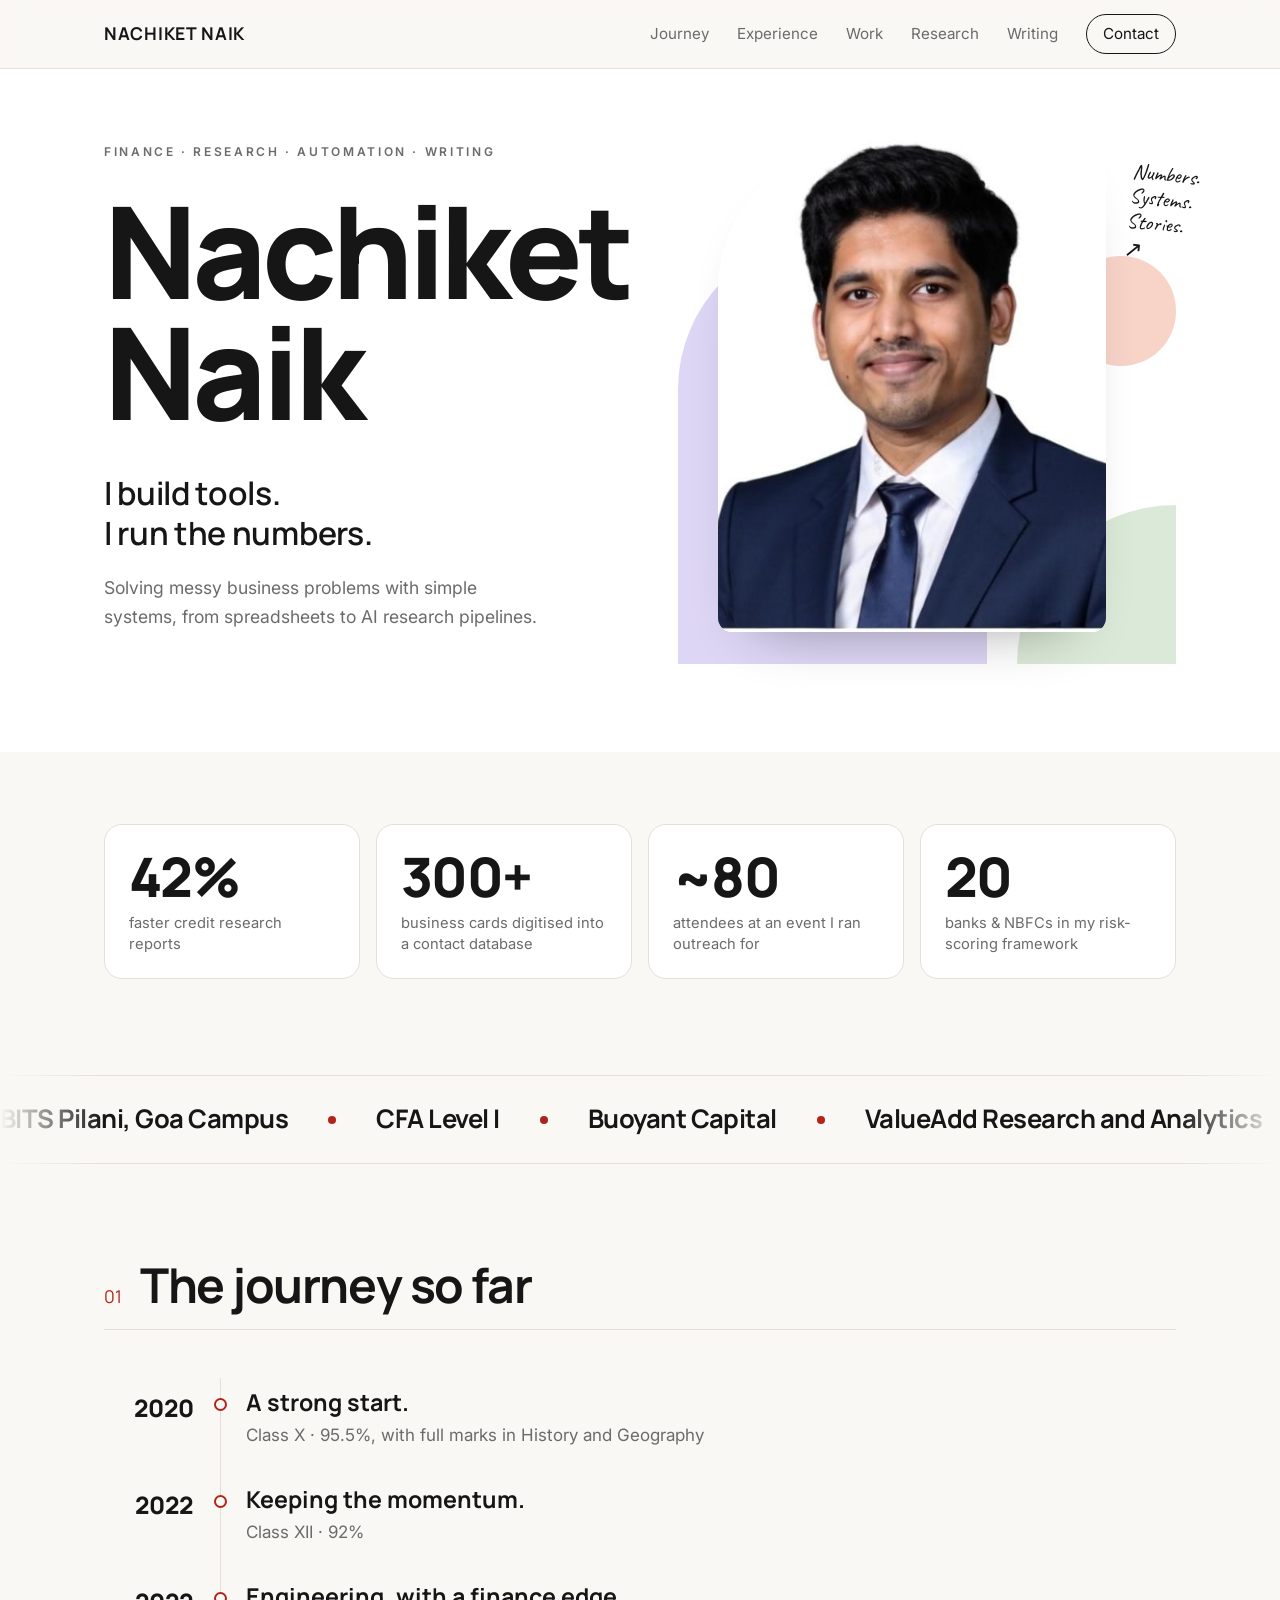
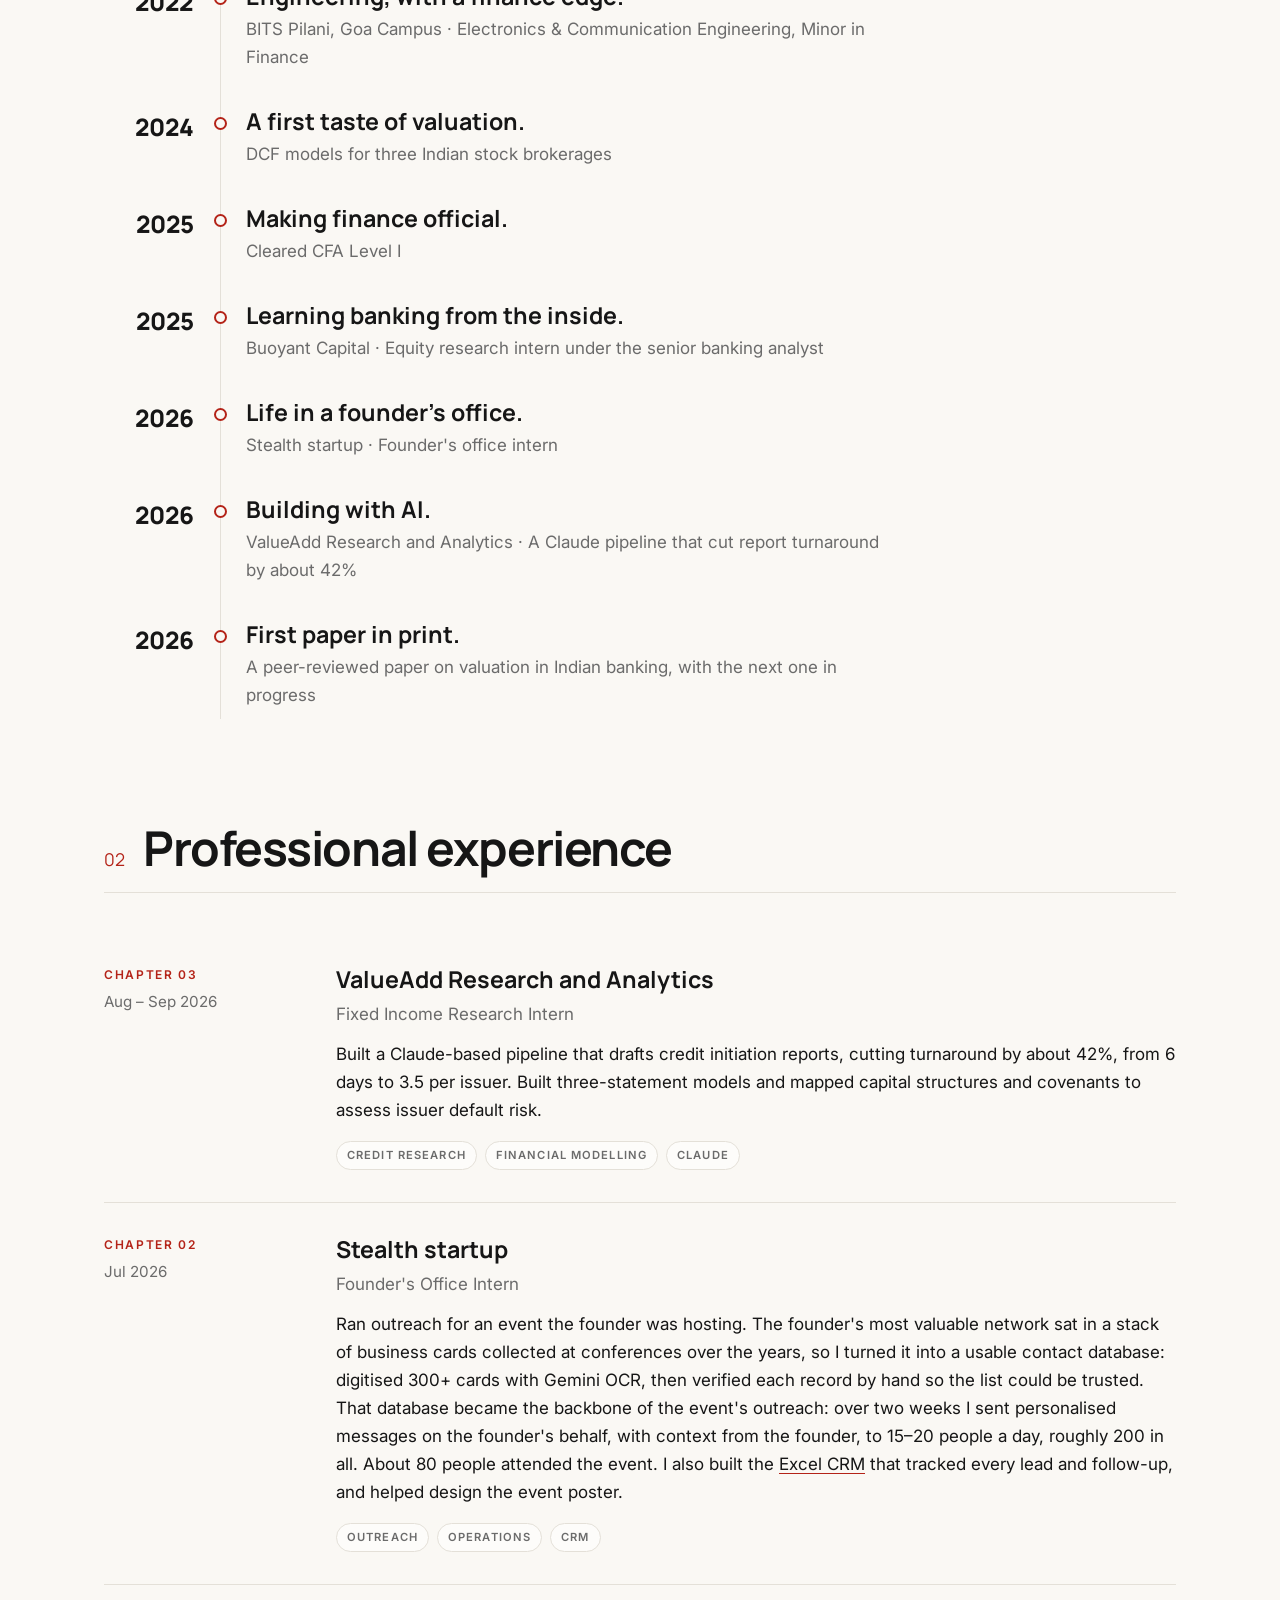
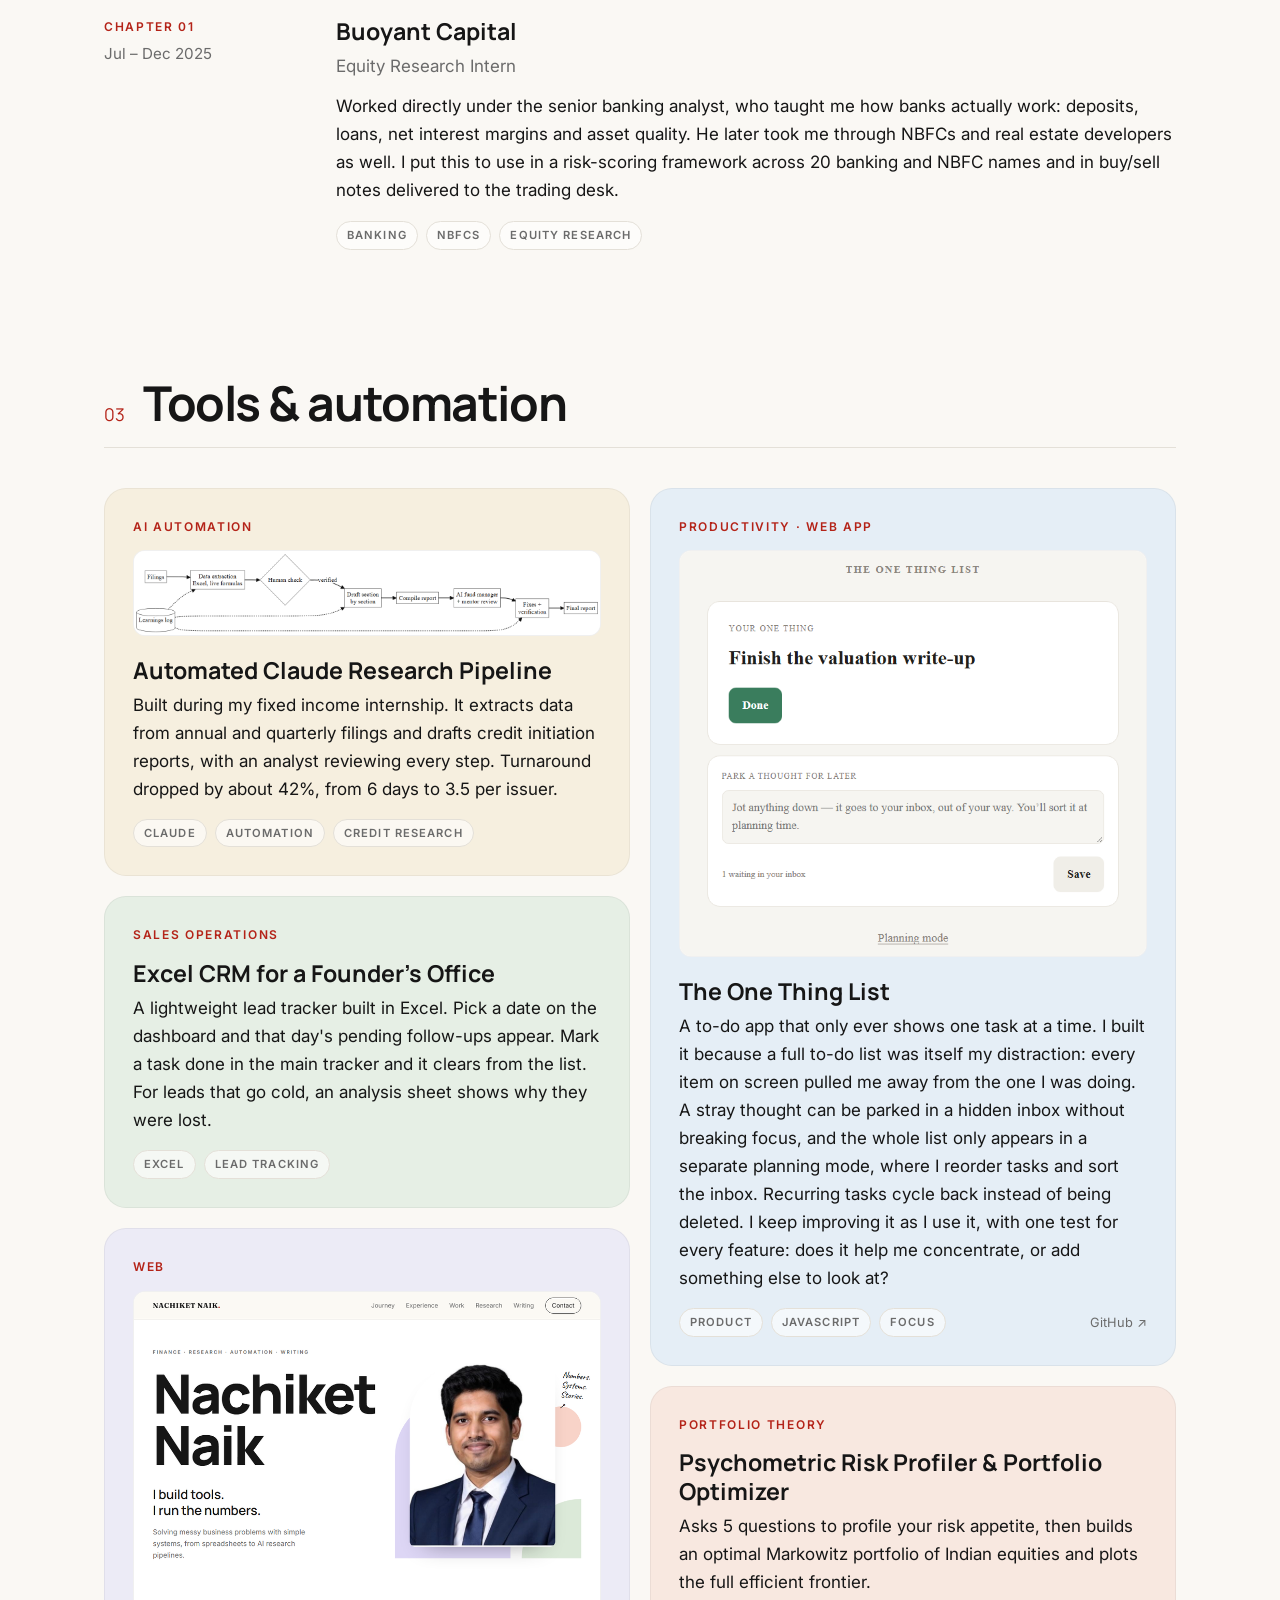
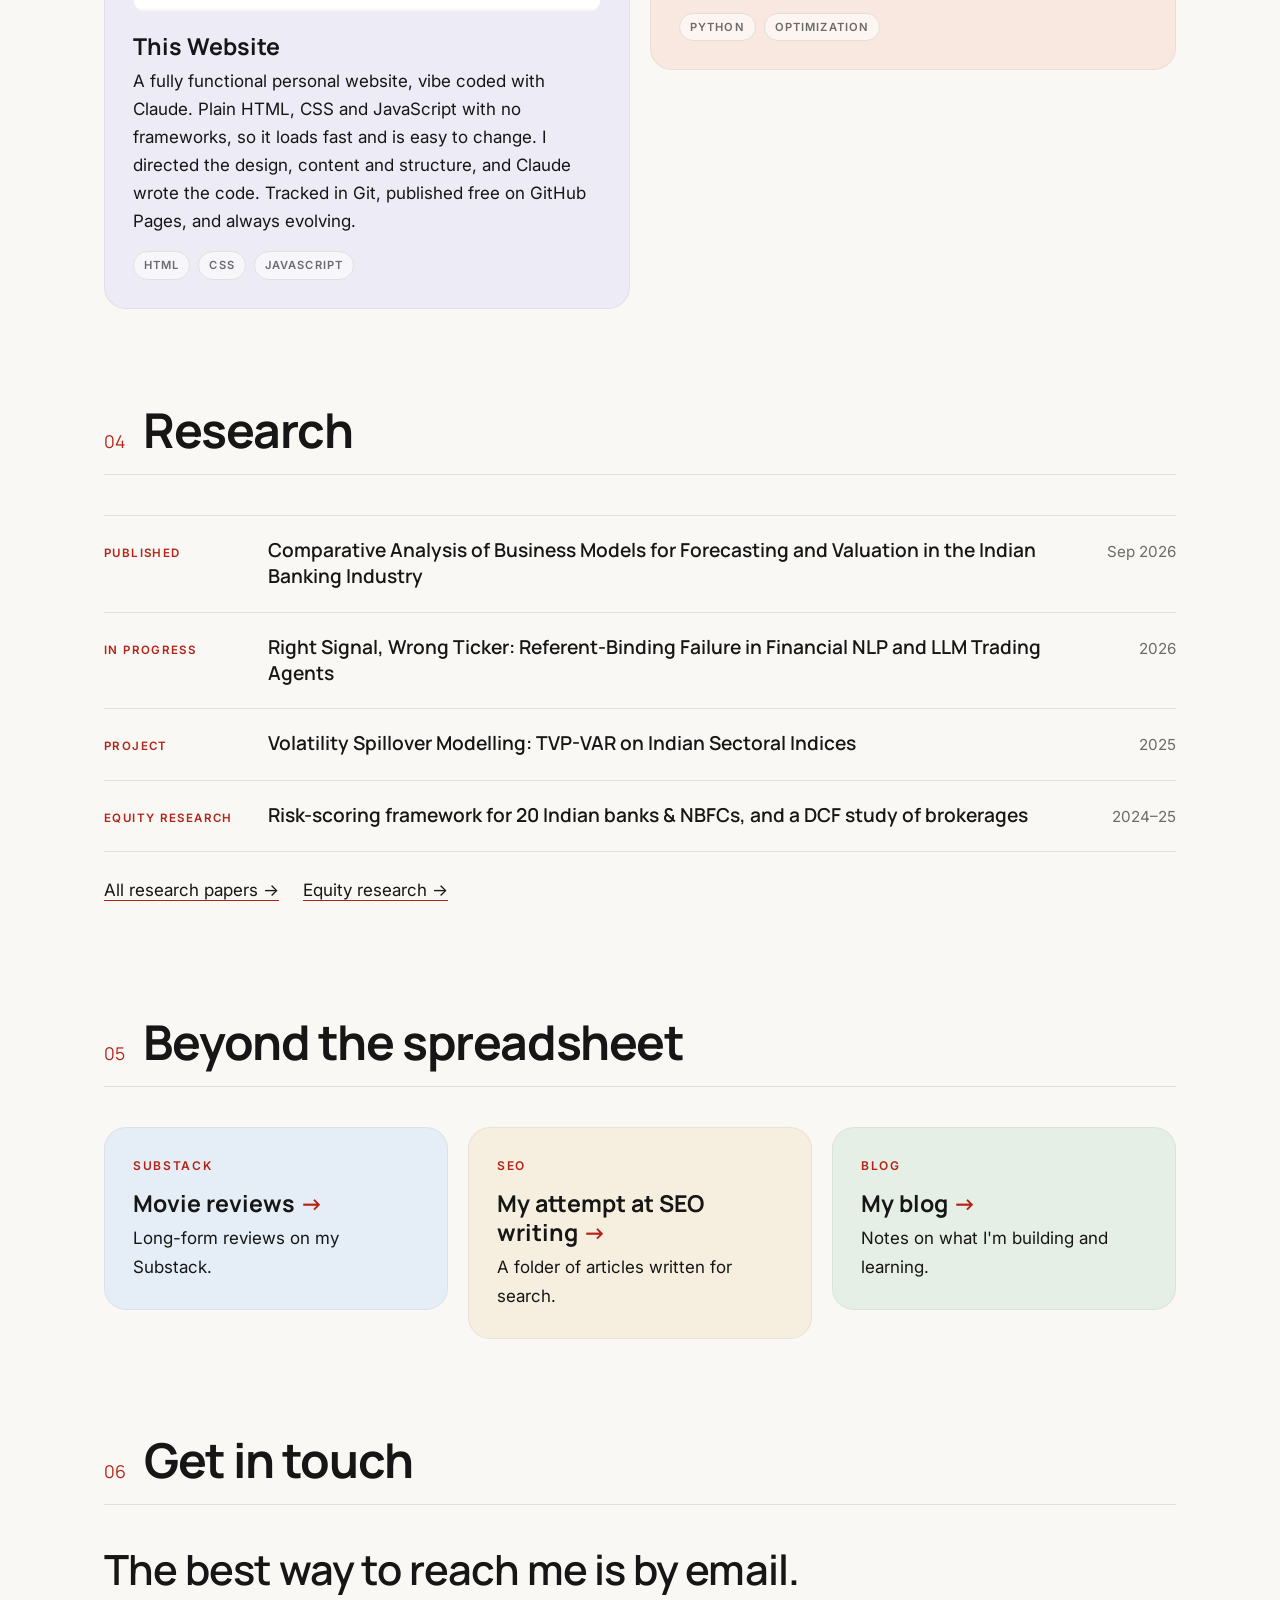
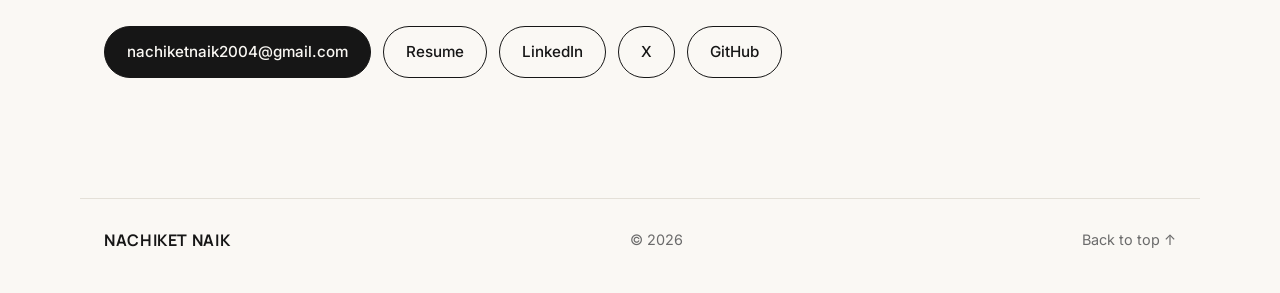
==== index.html @ dc6edc7d "Point the resume button at the resume folder Co-Authored-By: Claude Opus 5.5 <noreply@anthropic.com>" ====
<!DOCTYPE html>
<html lang="en">
<head>
  <meta charset="UTF-8">
  <meta name="viewport" content="width=device-width, initial-scale=1.0">
  <title>Nachiket Naik</title>
  <meta name="description" content="Nachiket Naik: finance, research and automation.">
  <link rel="preconnect" href="https://fonts.googleapis.com">
  <link rel="preconnect" href="https://fonts.gstatic.com" crossorigin>
  <link rel="stylesheet" href="https://fonts.googleapis.com/css2?family=Inter:wght@400;500;600&family=Manrope:wght@400;500;600;700;800&family=Caveat:wght@500&display=swap">
  <link rel="stylesheet" href="style.css?v=20261105">
  <script>document.documentElement.classList.add("js");</script>
</head>
<body>
  <a class="skip" href="#main">Skip to content</a>

  <header class="site-header">
    <div class="wrap header-inner">
      <a class="wordmark" href="#top">NACHIKET NAIK</a>
      <button class="menu-toggle" aria-label="Open menu" aria-expanded="false" aria-controls="nav">
        <span></span><span></span><span></span>
      </button>
      <nav class="nav" id="nav">
        <a href="#journey">Journey</a>
        <a href="#experience">Experience</a>
        <a href="#work">Work</a>
        <a href="#research">Research</a>
        <a href="#writing">Writing</a>
        <a href="#contact" class="nav-cta">Contact</a>
      </nav>
    </div>
  </header>

  <main id="main">
    <!-- Hero -->
    <section class="hero" id="top">
      <div class="wrap hero-grid">
        <div class="hero-text">
          <p class="eyebrow">Finance · Research · Automation · Writing</p>
          <h1>Nachiket<br>Naik</h1>
          <p class="lede">I build tools.<br>I run the numbers.</p>
          <p class="intro">
            Solving messy business problems with simple systems, from spreadsheets
            to AI research pipelines.
          </p>
        </div>

        <div class="hero-visual">
          <span class="shape shape-arch"></span>
          <span class="shape shape-circle"></span>
          <span class="shape shape-quarter"></span>
          <div class="photo">
            <img src="images/me.jpg" alt="Portrait of Nachiket Naik">
          </div>
          <p class="handnote">Numbers.<br>Systems.<br>Stories.</p>
        </div>
      </div>
    </section>

    <!-- Stats -->
    <section class="wrap stats">
      <div class="stat reveal"><strong>42%</strong><span>faster credit research reports</span></div>
      <div class="stat reveal"><strong>300+</strong><span>business cards digitised into a contact database</span></div>
      <div class="stat reveal"><strong>~80</strong><span>attendees at an event I ran outreach for</span></div>
      <div class="stat reveal"><strong>20</strong><span>banks &amp; NBFCs in my risk-scoring framework</span></div>
    </section>

    <!-- Band of places I've studied and worked -->
    <section class="band" aria-label="Places I've studied and worked">
      <div class="band-track">
        <ul class="band-list">
          <li>BITS Pilani, Goa Campus</li>
          <li>CFA Level I</li>
          <li>Buoyant Capital</li>
          <li>ValueAdd Research and Analytics</li>
          <li>BITS Pilani, Goa Campus</li>
          <li>CFA Level I</li>
          <li>Buoyant Capital</li>
          <li>ValueAdd Research and Analytics</li>
        </ul>
        <ul class="band-list" aria-hidden="true">
          <li>BITS Pilani, Goa Campus</li>
          <li>CFA Level I</li>
          <li>Buoyant Capital</li>
          <li>ValueAdd Research and Analytics</li>
          <li>BITS Pilani, Goa Campus</li>
          <li>CFA Level I</li>
          <li>Buoyant Capital</li>
          <li>ValueAdd Research and Analytics</li>
        </ul>
      </div>
    </section>

    <!-- 01 Journey -->
    <section class="wrap section" id="journey">
      <div class="section-head reveal">
        <span class="num">01</span>
        <h2>The journey so far</h2>
      </div>

      <ol class="timeline">
        <li class="reveal">
          <span class="t-year">2020</span>
          <div class="t-body"><h3>A strong start.</h3><p>Class X · 95.5%, with full marks in History and Geography</p></div>
        </li>
        <li class="reveal">
          <span class="t-year">2022</span>
          <div class="t-body"><h3>Keeping the momentum.</h3><p>Class XII · 92%</p></div>
        </li>
        <li class="reveal">
          <span class="t-year">2022</span>
          <div class="t-body"><h3>Engineering, with a finance edge.</h3><p>BITS Pilani, Goa Campus · Electronics &amp; Communication Engineering, Minor in Finance</p></div>
        </li>
        <li class="reveal">
          <span class="t-year">2024</span>
          <div class="t-body"><h3>A first taste of valuation.</h3><p>DCF models for three Indian stock brokerages</p></div>
        </li>
        <li class="reveal">
          <span class="t-year">2025</span>
          <div class="t-body"><h3>Making finance official.</h3><p>Cleared CFA Level I</p></div>
        </li>
        <li class="reveal">
          <span class="t-year">2025</span>
          <div class="t-body"><h3>Learning banking from the inside.</h3><p>Buoyant Capital · Equity research intern under the senior banking analyst</p></div>
        </li>
        <li class="reveal">
          <span class="t-year">2026</span>
          <div class="t-body"><h3>Life in a founder's office.</h3><p>Stealth startup · Founder's office intern</p></div>
        </li>
        <li class="reveal">
          <span class="t-year">2026</span>
          <div class="t-body"><h3>Building with AI.</h3><p>ValueAdd Research and Analytics · A Claude pipeline that cut report turnaround by about 42%</p></div>
        </li>
        <li class="reveal">
          <span class="t-year">2026</span>
          <div class="t-body"><h3>First paper in print.</h3><p>A peer-reviewed paper on valuation in Indian banking, with the next one in progress</p></div>
        </li>
      </ol>
    </section>

    <!-- 02 Experience -->
    <section class="wrap section" id="experience">
      <div class="section-head reveal">
        <span class="num">02</span>
        <h2>Professional experience</h2>
      </div>

      <article class="chapter reveal">
        <div class="chapter-meta">
          <span class="chapter-no">Chapter 03</span>
          <span class="dates">Aug – Sep 2026</span>
        </div>
        <div class="chapter-body">
          <h3>ValueAdd Research and Analytics</h3>
          <p class="role">Fixed Income Research Intern</p>
          <p>
            Built a Claude-based pipeline that drafts credit initiation reports, cutting turnaround
            by about 42%, from 6 days to 3.5 per issuer. Built three-statement models and mapped
            capital structures and covenants to assess issuer default risk.
          </p>
          <p class="tags"><span>Credit research</span><span>Financial modelling</span><span>Claude</span></p>
        </div>
      </article>

      <article class="chapter reveal">
        <div class="chapter-meta">
          <span class="chapter-no">Chapter 02</span>
          <span class="dates">Jul 2026</span>
        </div>
        <div class="chapter-body">
          <h3>Stealth startup</h3>
          <p class="role">Founder's Office Intern</p>
          <p>
            Ran outreach for an event the founder was hosting. The founder's most valuable network
            sat in a stack of business cards collected at conferences over the years, so I turned it
            into a usable contact database: digitised 300+ cards with Gemini OCR, then verified each
            record by hand so the list could be trusted. That database became the backbone of the
            event's outreach: over two weeks I sent personalised messages on the founder's behalf,
            with context from the founder, to 15&ndash;20 people a day, roughly 200 in all. About 80
            people attended the event. I also built the <a href="https://docs.google.com/spreadsheets/d/1djXH0H6pNZsDVqgVuht3K2jzTagbwj2F/edit?usp=sharing">Excel CRM</a> that tracked
            every lead and follow-up, and helped design the event poster.
          </p>
          <p class="tags"><span>Outreach</span><span>Operations</span><span>CRM</span></p>
        </div>
      </article>

      <article class="chapter reveal">
        <div class="chapter-meta">
          <span class="chapter-no">Chapter 01</span>
          <span class="dates">Jul – Dec 2025</span>
        </div>
        <div class="chapter-body">
          <h3>Buoyant Capital</h3>
          <p class="role">Equity Research Intern</p>
          <p>
            Worked directly under the senior banking analyst, who taught me how banks actually work:
            deposits, loans, net interest margins and asset quality. He later took me through NBFCs
            and real estate developers as well. I put this to use in a risk-scoring framework across
            20 banking and NBFC names and in buy/sell notes delivered to the trading desk.
          </p>
          <p class="tags"><span>Banking</span><span>NBFCs</span><span>Equity research</span></p>
        </div>
      </article>
    </section>

    <!-- 03 Work -->
    <section class="wrap section" id="work">
      <div class="section-head reveal">
        <span class="num">03</span>
        <h2>Tools &amp; automation</h2>
      </div>

      <div class="cards cards-masonry">
        <article class="card tint-cream reveal">
          <p class="label">AI automation</p>
          <img src="images/pipeline.png" alt="Flow of the pipeline: filings, data extraction, human check, section drafting, compile, AI fund manager and mentor review, fixes, final report, with a learnings log feeding each step" loading="lazy">
          <h3><a href="https://github.com/nachiketnaik-cmd/Credit-Research-pipeline">Automated Claude Research Pipeline</a></h3>
          <p>
            Built during my fixed income internship. It extracts data from annual and quarterly
            filings and drafts credit initiation reports, with an analyst reviewing every step.
            Turnaround dropped by about 42%, from 6 days to 3.5 per issuer.
          </p>
          <p class="tags"><span>Claude</span><span>Automation</span><span>Credit research</span></p>
        </article>

        <article class="card tint-sage reveal">
          <p class="label">Sales operations</p>
          <h3><a href="https://docs.google.com/spreadsheets/d/1djXH0H6pNZsDVqgVuht3K2jzTagbwj2F/edit?usp=sharing">Excel CRM for a Founder's Office</a></h3>
          <p>
            A lightweight lead tracker built in Excel. Pick a date on the dashboard and that day's
            pending follow-ups appear. Mark a task done in the main tracker and it clears from the
            list. For leads that go cold, an analysis sheet shows why they were lost.
          </p>
          <p class="tags"><span>Excel</span><span>Lead tracking</span></p>
        </article>

        <article class="card tint-lavender reveal">
          <p class="label">Web</p>
          <img src="images/website-new.png" alt="Screenshot of the home page of this website" loading="lazy">
          <h3><a href="https://github.com/nachiketnaik-cmd/nachiketnaik-cmd.github.io">This Website</a></h3>
          <p>
            A fully functional personal website, vibe coded with Claude. Plain HTML, CSS and
            JavaScript with no frameworks, so it loads fast and is easy to change. I directed the
            design, content and structure, and Claude wrote the code. Tracked in Git, published
            free on GitHub Pages, and always evolving.
          </p>
          <p class="tags"><span>HTML</span><span>CSS</span><span>JavaScript</span></p>
        </article>

        <article class="card tint-sky reveal">
          <p class="label">Productivity · Web app</p>
          <img src="images/one-thing-list.png" alt="The One Thing List showing a single task in focus, with a box below to park a thought for later" loading="lazy">
          <h3><a href="https://nachiketnaik-cmd.github.io/the-one-thing-list/">The One Thing List</a></h3>
          <p>
            A to-do app that only ever shows one task at a time. I built it because a full to-do list
            was itself my distraction: every item on screen pulled me away from the one I was doing.
            A stray thought can be parked in a hidden inbox without breaking focus, and the whole
            list only appears in a separate planning mode, where I reorder tasks and sort the inbox.
            Recurring tasks cycle back instead of being deleted. I keep improving it as I use it,
            with one test for every feature: does it help me concentrate, or add something else to
            look at?
          </p>
          <p class="tags"><span>Product</span><span>JavaScript</span><span>Focus</span><a class="code-link" href="https://github.com/nachiketnaik-cmd/the-one-thing-list">GitHub ↗</a></p>
        </article>

        <article class="card tint-peach reveal">
          <p class="label">Portfolio theory</p>
          <h3><a href="https://github.com/nachiketnaik-cmd/Psychometric-Risk-Profiler-and-Portfolio-Optimizer">Psychometric Risk Profiler &amp; Portfolio Optimizer</a></h3>
          <p>
            Asks 5 questions to profile your risk appetite, then builds an optimal Markowitz
            portfolio of Indian equities and plots the full efficient frontier.
          </p>
          <p class="tags"><span>Python</span><span>Optimization</span></p>
        </article>
      </div>
    </section>

    <!-- 04 Research -->
    <section class="wrap section" id="research">
      <div class="section-head reveal">
        <span class="num">04</span>
        <h2>Research</h2>
      </div>

      <div class="list">
        <a class="row reveal" href="https://iaraedu.com/pdf/ijair-volume-13-issue-3-july-september-2026-125-132.pdf">
          <span class="row-tag">Published</span>
          <span class="row-title">Comparative Analysis of Business Models for Forecasting and Valuation in the Indian Banking Industry</span>
          <span class="row-date">Sep 2026</span>
        </a>
        <a class="row reveal" href="research.html">
          <span class="row-tag">In progress</span>
          <span class="row-title">Right Signal, Wrong Ticker: Referent-Binding Failure in Financial NLP and LLM Trading Agents</span>
          <span class="row-date">2026</span>
        </a>
        <a class="row reveal" href="https://github.com/nachiketnaik-cmd/TVP-VAR-analysis-on-Indian-Sectoral-Indices">
          <span class="row-tag">Project</span>
          <span class="row-title">Volatility Spillover Modelling: TVP-VAR on Indian Sectoral Indices</span>
          <span class="row-date">2025</span>
        </a>
        <a class="row reveal" href="equity-research.html">
          <span class="row-tag">Equity research</span>
          <span class="row-title">Risk-scoring framework for 20 Indian banks &amp; NBFCs, and a DCF study of brokerages</span>
          <span class="row-date">2024–25</span>
        </a>
      </div>
      <p class="more reveal"><a href="research.html">All research papers →</a> <a href="equity-research.html">Equity research →</a></p>
    </section>

    <!-- 05 Writing -->
    <section class="wrap section" id="writing">
      <div class="section-head reveal">
        <span class="num">05</span>
        <h2>Beyond the spreadsheet</h2>
      </div>

      <div class="cards cards-3">
        <a class="card card-link tint-sky reveal" href="https://substack.com/@manwiththewords">
          <p class="label">Substack</p>
          <h3>Movie reviews</h3>
          <p>Long-form reviews on my Substack.</p>
        </a>
        <a class="card card-link tint-cream reveal" href="https://drive.google.com/drive/folders/18H-LGqWN4wmkixLuVcTkFv6u15X6LTYh?usp=drive_link">
          <p class="label">SEO</p>
          <h3>My attempt at SEO writing</h3>
          <p>A folder of articles written for search.</p>
        </a>
        <a class="card card-link tint-sage reveal" href="writing.html">
          <p class="label">Blog</p>
          <h3>My blog</h3>
          <p>Notes on what I'm building and learning.</p>
        </a>
      </div>
    </section>

    <!-- 06 Contact -->
    <section class="wrap section contact" id="contact">
      <div class="section-head reveal">
        <span class="num">06</span>
        <h2>Get in touch</h2>
      </div>
      <p class="big reveal">The best way to reach me is by email.</p>
      <div class="buttons reveal">
        <a class="btn btn-dark" href="mailto:nachiketnaik2004@gmail.com">nachiketnaik2004@gmail.com</a>
        <a class="btn" href="https://drive.google.com/drive/folders/1wFFQSKEOxTUEQmf0k2F3AqR-EuUMV5s6?usp=sharing">Resume</a>
        <a class="btn" href="https://www.linkedin.com/in/-nachiketnaik/">LinkedIn</a>
        <a class="btn" href="https://x.com/nachi_naik">X</a>
        <a class="btn" href="https://github.com/nachiketnaik-cmd">GitHub</a>
      </div>
    </section>
  </main>

  <footer class="wrap footer">
    <span class="wordmark">NACHIKET NAIK</span>
    <span>&copy; 2026</span>
    <a href="#top">Back to top ↑</a>
  </footer>

  <script src="script.js?v=20261103"></script>
  <script data-goatcounter="https://nachiketnaik.goatcounter.com/count" async src="//gc.zgo.at/count.js"></script>
</body>
</html>
---- style.css ----
/* Site styles */

:root {
  --bg: #faf8f4;
  --ink: #161616;
  --muted: #6b6b6b;
  --line: #e4e0d8;
  --accent: #b42318;
  --cream: #f6efdf;
  --sage: #e6efe5;
  --lavender: #ecebf6;
  --peach: #f8e8e0;
  --sky: #e5eef6;
  --lavender-strong: #ddd6f5;
  --peach-strong: #f8d3c8;
  --sage-strong: #dbe9d8;
  --display: "Manrope", "Inter", sans-serif;
  --serif: "Manrope", "Inter", sans-serif;
  --sans: "Inter", system-ui, -apple-system, "Segoe UI", sans-serif;
}

* { box-sizing: border-box; }

html { scroll-behavior: smooth; }

body {
  margin: 0;
  background: var(--bg);
  color: var(--ink);
  font-family: var(--sans);
  font-size: 17px;
  line-height: 1.65;
  -webkit-font-smoothing: antialiased;
}

a { color: inherit; }

img { max-width: 100%; display: block; }

.wrap {
  max-width: 1120px;
  margin: 0 auto;
  padding: 0 24px;
}

.skip {
  position: absolute;
  left: -999px;
  top: 8px;
  background: var(--ink);
  color: #fff;
  padding: 8px 14px;
  z-index: 100;
}
.skip:focus { left: 8px; }

/* Header */

.site-header {
  position: sticky;
  top: 0;
  z-index: 50;
  background: rgba(250, 248, 244, 0.88);
  backdrop-filter: blur(10px);
  -webkit-backdrop-filter: blur(10px);
  border-bottom: 1px solid var(--line);
}

.header-inner {
  display: flex;
  align-items: center;
  justify-content: space-between;
  height: 68px;
}

.wordmark {
  font-family: var(--serif);
  font-weight: 700;
  font-size: 1.1rem;
  letter-spacing: 0.04em;
  text-decoration: none;
}
.wordmark span { color: var(--accent); }

.nav { display: flex; gap: 28px; align-items: center; }

.nav a {
  text-decoration: none;
  font-size: 0.95rem;
  color: var(--muted);
  transition: color 0.2s;
}
.nav a:hover { color: var(--ink); }

.nav .nav-cta {
  color: var(--ink);
  border: 1px solid var(--ink);
  border-radius: 999px;
  padding: 6px 16px;
}
.nav .nav-cta:hover { background: var(--ink); color: var(--bg); }

.menu-toggle {
  display: none;
  background: none;
  border: 0;
  padding: 8px;
  cursor: pointer;
}
.menu-toggle span {
  display: block;
  width: 22px;
  height: 2px;
  background: var(--ink);
  margin: 5px 0;
  transition: transform 0.2s, opacity 0.2s;
}
.menu-toggle[aria-expanded="true"] span:nth-child(1) { transform: translateY(7px) rotate(45deg); }
.menu-toggle[aria-expanded="true"] span:nth-child(2) { opacity: 0; }
.menu-toggle[aria-expanded="true"] span:nth-child(3) { transform: translateY(-7px) rotate(-45deg); }

/* Hero */

.hero {
  position: relative;
  padding: 72px 0 88px;
  background: #fff;
}

.hero-grid {
  display: grid;
  grid-template-columns: 1fr 1fr;
  gap: 48px;
  align-items: center;
}

.eyebrow, .label {
  font-size: 0.75rem;
  font-weight: 600;
  letter-spacing: 0.14em;
  text-transform: uppercase;
  color: var(--accent);
  margin: 0 0 16px;
}

.hero .eyebrow {
  color: var(--muted);
  letter-spacing: 0.22em;
  margin-bottom: 28px;
}

h1 {
  font-family: var(--display);
  font-weight: 800;
  font-size: clamp(4rem, 10vw, 8.5rem);
  line-height: 0.95;
  letter-spacing: -0.04em;
  margin: 0 0 40px;
}

.lede {
  font-family: var(--display);
  font-weight: 600;
  font-size: clamp(1.5rem, 2.8vw, 2rem);
  line-height: 1.25;
  letter-spacing: -0.01em;
  margin: 0 0 20px;
}

.intro {
  color: var(--muted);
  font-size: 1.1rem;
  max-width: 440px;
  margin: 0 0 32px;
}

.buttons { display: flex; flex-wrap: wrap; gap: 12px; }

.btn {
  display: inline-block;
  text-decoration: none;
  font-weight: 500;
  font-size: 0.95rem;
  padding: 12px 22px;
  border: 1px solid var(--ink);
  border-radius: 999px;
  transition: background 0.2s, color 0.2s, transform 0.2s;
}
.btn:hover { transform: translateY(-2px); background: var(--ink); color: var(--bg); }
.btn-dark { background: var(--ink); color: var(--bg); }
.btn-dark:hover { background: var(--accent); border-color: var(--accent); }

/* Photo with shapes behind it */

.hero-visual {
  position: relative;
  aspect-ratio: 1 / 1.05;
  max-width: 560px;
  width: 100%;
  justify-self: end;
}

.shape { position: absolute; display: block; }

.shape-arch {
  left: 0;
  bottom: 0;
  width: 62%;
  height: 82%;
  background: var(--lavender-strong);
  border-radius: 999px 999px 0 0;
}
.shape-circle {
  right: 0;
  top: 22%;
  width: 22%;
  aspect-ratio: 1;
  background: var(--peach-strong);
  border-radius: 50%;
}
.shape-quarter {
  right: 0;
  bottom: 0;
  width: 32%;
  aspect-ratio: 1;
  background: var(--sage-strong);
  border-radius: 100% 0 0 0;
}

.photo {
  position: absolute;
  left: 8%;
  top: 0;
  width: 78%;
  height: 94%;
  border-radius: 40% 14px 14px 14px / 30% 14px 14px 14px;
  overflow: hidden;
  background: #fff;
  display: grid;
  place-items: center;
  box-shadow: 0 30px 60px -40px rgba(0, 0, 0, 0.45);
}
.photo span {
  font-size: 0.8rem;
  letter-spacing: 0.16em;
  text-transform: uppercase;
  color: var(--muted);
}
.photo img { width: 100%; height: 100%; object-fit: cover; object-position: 50% 15%; }

.handnote {
  position: absolute;
  right: -4%;
  top: 4%;
  margin: 0;
  font-family: "Caveat", cursive;
  font-size: 1.35rem;
  line-height: 1.15;
  transform: rotate(6deg);
}
.handnote::after {
  content: "↗";
  display: block;
  font-size: 1.4rem;
  margin-top: 4px;
}

/* Timeline */

.timeline {
  list-style: none;
  margin: 0;
  padding: 0;
  position: relative;
}
.timeline::before {
  content: "";
  position: absolute;
  left: 116px;
  top: 8px;
  bottom: 8px;
  width: 1px;
  background: var(--line);
}
.timeline::after {
  content: "";
  position: absolute;
  left: 115.5px;
  top: 8px;
  width: 2px;
  height: calc((100% - 16px) * var(--progress, 0));
  background: var(--accent);
}
.timeline li.passed::before { background: var(--accent); }
.timeline li {
  position: relative;
  display: grid;
  grid-template-columns: 90px 1fr;
  gap: 52px;
  padding: 18px 0;
}
.timeline li::before {
  content: "";
  position: absolute;
  z-index: 1;
  left: 110px;
  top: 28px;
  width: 9px;
  height: 9px;
  border-radius: 50%;
  background: var(--bg);
  border: 2px solid var(--accent);
}
.t-year {
  font-family: var(--display);
  font-weight: 800;
  font-size: 1.5rem;
  letter-spacing: -0.02em;
  text-align: right;
}
.t-body h3 { margin-bottom: 4px; }
.t-body p { margin: 0; color: var(--muted); max-width: 640px; }

/* Stats */

.stats {
  display: grid;
  grid-template-columns: repeat(4, 1fr);
  gap: 16px;
  padding-top: 72px;
  padding-bottom: 24px;
}
.stat {
  border: 1px solid var(--line);
  border-radius: 18px;
  padding: 24px;
  background: #fff;
}
.stat strong {
  display: block;
  font-family: var(--serif);
  font-weight: 800;
  letter-spacing: -0.03em;
  font-size: clamp(2.4rem, 5vw, 3.4rem);
  line-height: 1;
  margin-bottom: 10px;
}
.stat span { color: var(--muted); font-size: 0.92rem; line-height: 1.4; display: block; }

/* Band */

.band {
  margin-top: 72px;
  border-top: 1px solid var(--line);
  border-bottom: 1px solid var(--line);
  padding: 22px 0;
  overflow: hidden;
  -webkit-mask-image: linear-gradient(90deg, transparent, #000 8%, #000 92%, transparent);
  mask-image: linear-gradient(90deg, transparent, #000 8%, #000 92%, transparent);
}
.band-track {
  display: flex;
  width: max-content;
  animation: band-scroll 32s linear infinite;
}
.band:hover .band-track { animation-play-state: paused; }
.band-list {
  display: flex;
  flex-shrink: 0;
  list-style: none;
  margin: 0;
  padding: 0;
}
.band-list li {
  display: flex;
  align-items: center;
  font-family: var(--display);
  font-weight: 700;
  font-size: clamp(1.15rem, 2.4vw, 1.6rem);
  letter-spacing: -0.02em;
  white-space: nowrap;
}
.band-list li::after {
  content: "";
  width: 8px;
  height: 8px;
  border-radius: 50%;
  background: var(--accent);
  margin: 0 40px;
}
@keyframes band-scroll {
  to { transform: translateX(-50%); }
}

/* Sections */

.section { padding-top: 96px; }

.section-head {
  display: flex;
  align-items: baseline;
  gap: 18px;
  margin-bottom: 40px;
  border-bottom: 1px solid var(--line);
  padding-bottom: 18px;
}
.num {
  font-family: var(--serif);
  color: var(--accent);
  font-size: 1.1rem;
}
h2 {
  font-family: var(--serif);
  font-weight: 700;
  font-size: clamp(2rem, 4.5vw, 3rem);
  line-height: 1.05;
  letter-spacing: -0.03em;
  margin: 0;
}

h3 {
  font-family: var(--serif);
  font-weight: 700;
  font-size: 1.45rem;
  line-height: 1.25;
  margin: 0 0 6px;
}
h3 a { text-decoration: none; }
h3 a:hover { text-decoration: underline; text-decoration-color: var(--accent); text-underline-offset: 4px; }

.tags { display: flex; flex-wrap: wrap; gap: 8px; margin: 16px 0 0; }
.tags span {
  font-size: 0.7rem;
  font-weight: 600;
  letter-spacing: 0.1em;
  text-transform: uppercase;
  border: 1px solid var(--line);
  background: rgba(255, 255, 255, 0.6);
  border-radius: 999px;
  padding: 4px 10px;
  color: var(--muted);
}

/* Experience chapters */

.chapter {
  display: grid;
  grid-template-columns: 200px 1fr;
  gap: 32px;
  padding: 32px 0;
  border-bottom: 1px solid var(--line);
}
.chapter:last-child { border-bottom: 0; }
.chapter-meta { display: flex; flex-direction: column; gap: 4px; }
.chapter-no {
  font-size: 0.75rem;
  font-weight: 600;
  letter-spacing: 0.14em;
  text-transform: uppercase;
  color: var(--accent);
}
.dates { color: var(--muted); font-size: 0.95rem; }
.role { color: var(--muted); margin: 0 0 12px; }
.chapter-body p { margin-top: 0; }
.chapter-body a { text-decoration-color: var(--accent); text-underline-offset: 3px; }

/* Cards */

.cards {
  display: grid;
  grid-template-columns: repeat(2, 1fr);
  gap: 20px;
  align-items: start;
}
.cards-masonry {
  display: block;
  columns: 2;
  column-gap: 20px;
}
.cards-masonry .card {
  break-inside: avoid;
  margin-bottom: 20px;
}
.cards-3 { grid-template-columns: repeat(3, 1fr); }

.card {
  border-radius: 22px;
  padding: 28px;
  border: 1px solid rgba(0, 0, 0, 0.05);
  transition: transform 0.25s, box-shadow 0.25s;
}
.card:hover { transform: translateY(-4px); box-shadow: 0 24px 50px -32px rgba(0, 0, 0, 0.35); }
.card p { margin: 0; }
.card .tags { margin-top: 16px; }
.tags .code-link {
  margin-left: auto;
  align-self: center;
  font-size: 0.8rem;
  color: var(--muted);
  text-decoration: none;
}
.tags .code-link:hover { color: var(--ink); text-decoration: underline; }
.card img {
  border-radius: 12px;
  border: 1px solid rgba(0, 0, 0, 0.06);
  margin-bottom: 20px;
  background: #fff;
}
.card .label { margin-bottom: 14px; }
.card-link { text-decoration: none; display: block; }
.card-link h3::after { content: " →"; color: var(--accent); }

.tint-cream { background: var(--cream); }
.tint-sage { background: var(--sage); }
.tint-lavender { background: var(--lavender); }
.tint-peach { background: var(--peach); }
.tint-sky { background: var(--sky); }

/* Research list */

.list { border-top: 1px solid var(--line); }
.row {
  display: grid;
  grid-template-columns: 140px 1fr 90px;
  gap: 24px;
  align-items: baseline;
  padding: 22px 0;
  border-bottom: 1px solid var(--line);
  text-decoration: none;
  transition: padding 0.25s, background 0.25s;
}
.row:hover { padding-left: 12px; background: #fff; }
.row-tag {
  font-size: 0.72rem;
  font-weight: 600;
  letter-spacing: 0.12em;
  text-transform: uppercase;
  color: var(--accent);
}
.row-title { font-family: var(--serif); font-weight: 600; font-size: 1.2rem; line-height: 1.35; }
.row-date { color: var(--muted); text-align: right; font-size: 0.95rem; }

.more { margin-top: 24px; display: flex; gap: 24px; flex-wrap: wrap; }
.more a { text-decoration-color: var(--accent); text-underline-offset: 4px; }

/* Contact */

.big {
  font-family: var(--serif);
  font-weight: 600;
  letter-spacing: -0.02em;
  font-size: clamp(1.6rem, 4vw, 2.6rem);
  line-height: 1.2;
  max-width: 820px;
  margin: 0 0 32px;
}

/* Footer */

.footer {
  display: flex;
  justify-content: space-between;
  align-items: center;
  gap: 16px;
  margin-top: 120px;
  padding-top: 28px;
  padding-bottom: 40px;
  border-top: 1px solid var(--line);
  color: var(--muted);
  font-size: 0.9rem;
}
.footer .wordmark { color: var(--ink); font-size: 1rem; }
.footer a { text-decoration: none; }
.footer a:hover { color: var(--ink); }


/* Inner pages */

.nav a.active { color: var(--ink); font-weight: 600; }

.page-hero {
  background: #fff;
  padding: 80px 0 64px;
  border-bottom: 1px solid var(--line);
}
.page-hero .eyebrow { color: var(--muted); letter-spacing: 0.22em; margin-bottom: 20px; }
.page-hero h1 { font-size: clamp(3rem, 8vw, 6rem); margin-bottom: 20px; }
.page-hero .lede { color: var(--muted); font-weight: 500; margin: 0; }

.page-hero + .section { padding-top: 64px; }

.post-list { list-style: none; margin: 18px 0 0; padding: 0; }
.post-list li {
  display: flex;
  justify-content: space-between;
  gap: 12px;
  padding: 10px 0;
  border-top: 1px solid rgba(0, 0, 0, 0.08);
}
.post-list a { font-family: var(--serif); font-weight: 600; text-decoration-color: var(--accent); text-underline-offset: 3px; }
.post-list .date { color: var(--muted); font-size: 0.9rem; white-space: nowrap; }

.post { max-width: 720px; padding-top: 72px; }
.post h1 { font-size: clamp(2.6rem, 7vw, 4.5rem); margin-bottom: 32px; }
.post h2 { font-size: 1.7rem; margin: 40px 0 12px; }
.post p { font-size: 1.08rem; }
.post .back { margin-top: 48px; }
.post .back a { text-decoration-color: var(--accent); text-underline-offset: 4px; }

/* Motion */

.js .reveal {
  opacity: 0;
  transform: translateY(24px);
  transition: opacity 0.7s ease, transform 0.7s ease;
}
.js .reveal.in { opacity: 1; transform: none; }


@media (prefers-reduced-motion: reduce) {
  html { scroll-behavior: auto; }
  .js .reveal { opacity: 1; transform: none; transition: none; }
  .band { -webkit-mask-image: none; mask-image: none; }
  .band-track { animation: none; width: auto; justify-content: center; }
  .band-list { flex-wrap: wrap; flex-shrink: 1; justify-content: center; row-gap: 8px; padding: 0 16px; }
  .band-list[aria-hidden="true"], .band-list li:nth-child(n+5) { display: none; }
  .band-list li::after { display: none; }
}

/* Tablet */

@media (max-width: 900px) {
  .hero-grid { grid-template-columns: 1fr; gap: 48px; }
  .hero-visual { justify-self: center; max-width: 460px; }
  .stats { grid-template-columns: repeat(2, 1fr); }
  .cards-3 { grid-template-columns: 1fr; }
}

/* Phone */

@media (max-width: 720px) {
  .wrap { padding: 0 16px; }
  .menu-toggle { display: block; }
  .nav {
    display: none;
    position: absolute;
    top: 68px;
    left: 0;
    right: 0;
    flex-direction: column;
    align-items: flex-start;
    gap: 0;
    background: var(--bg);
    border-bottom: 1px solid var(--line);
    padding: 8px 16px 20px;
  }
  .nav.open { display: flex; }
  .nav a { padding: 12px 0; width: 100%; font-size: 1.05rem; color: var(--ink); }
  .nav .nav-cta { border: 0; padding: 12px 0; border-radius: 0; }
  .nav .nav-cta:hover { background: none; color: var(--accent); }

  .hero { padding: 48px 0 64px; }
  .handnote { font-size: 1.1rem; right: 0; }
  .timeline::before { left: 64px; }
  .timeline::after { left: 63.5px; }
  .timeline li { grid-template-columns: 48px 1fr; gap: 36px; }
  .timeline li::before { left: 58px; top: 25px; }
  .t-year { font-size: 1.05rem; }
  .stats { padding-top: 48px; gap: 12px; }
  .band { margin-top: 48px; padding: 16px 0; }
  .band-list li::after { margin: 0 24px; }
  .stat { padding: 18px; }
  .section { padding-top: 72px; }
  .chapter { grid-template-columns: 1fr; gap: 8px; }
  .chapter-meta { flex-direction: row; justify-content: space-between; }
  .cards { grid-template-columns: 1fr; }
  .cards-masonry { columns: 1; }
  .card { padding: 22px; }
  .row { grid-template-columns: 1fr; gap: 4px; }
  .row-date { text-align: left; }
  .row:hover { padding-left: 0; }
  .page-hero { padding: 48px 0 40px; }
  .post { padding-top: 48px; }
  .footer { flex-direction: column; align-items: flex-start; margin-top: 80px; }
}
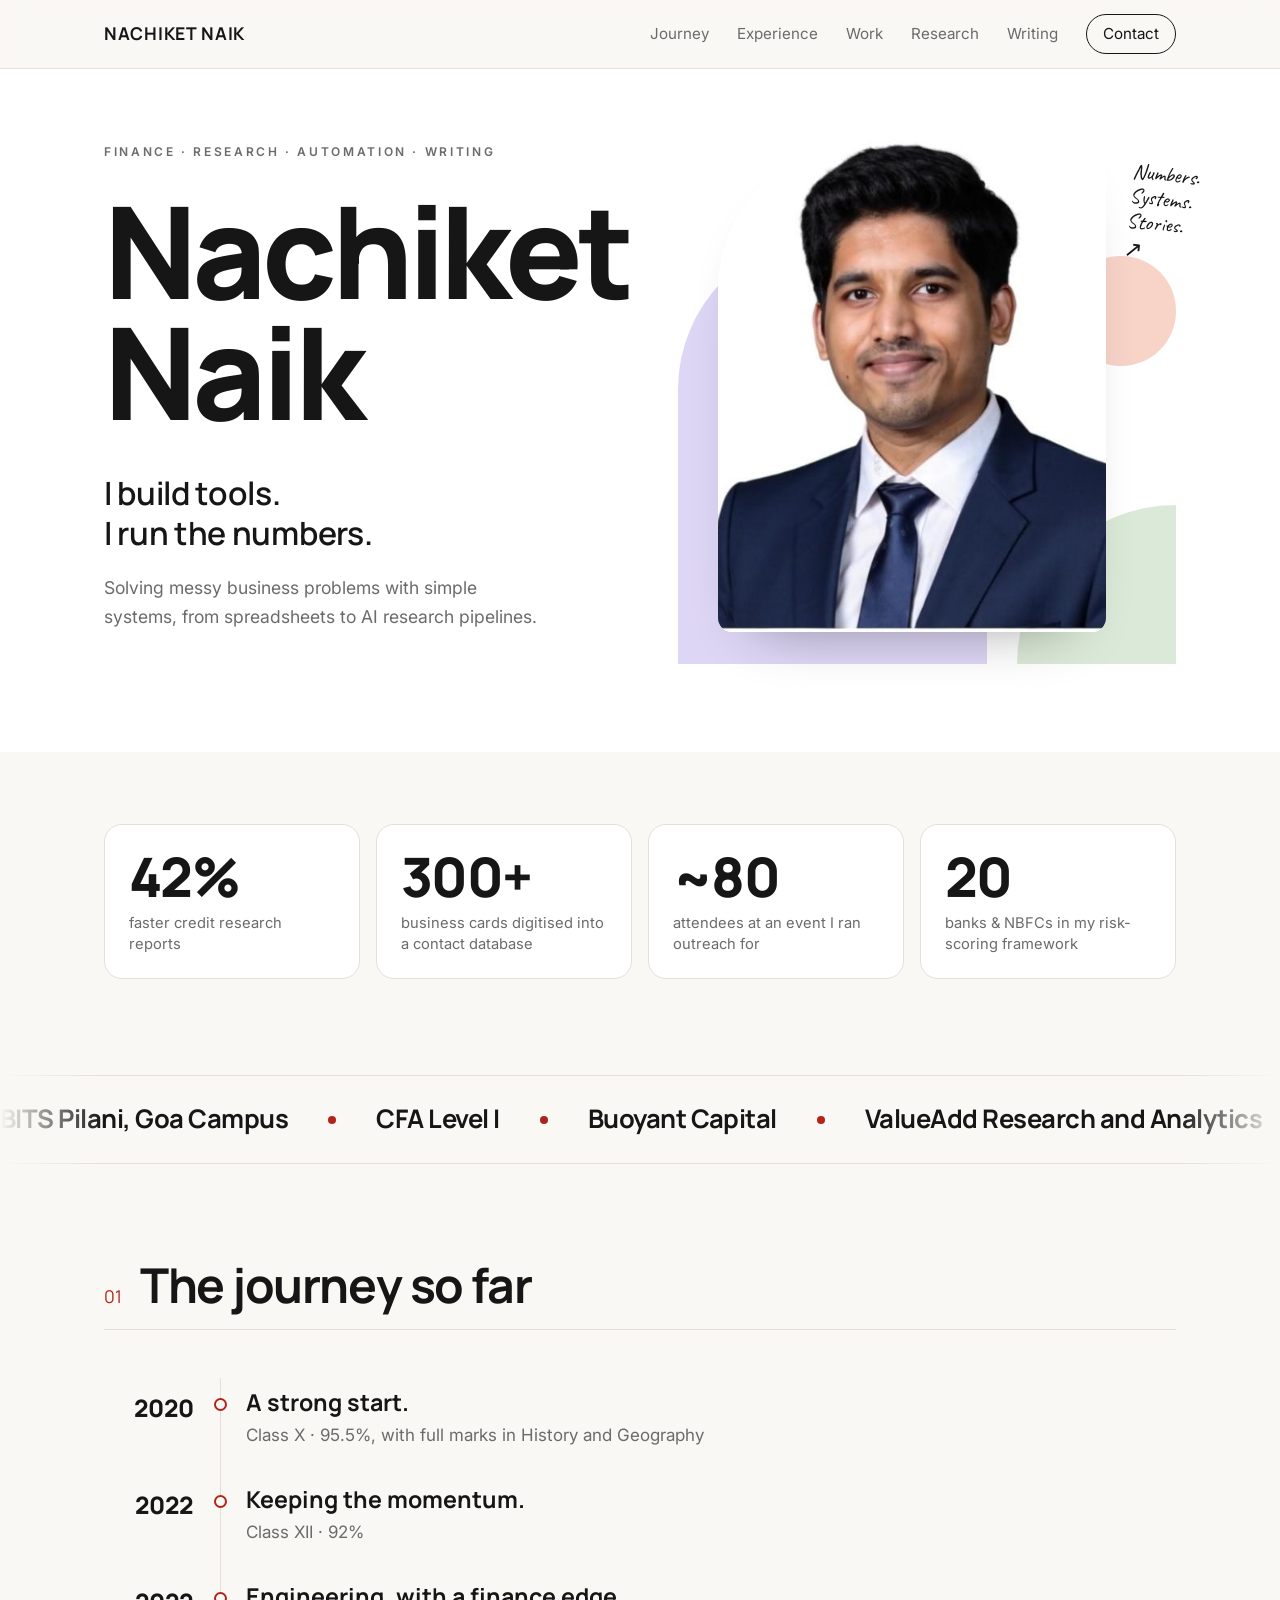
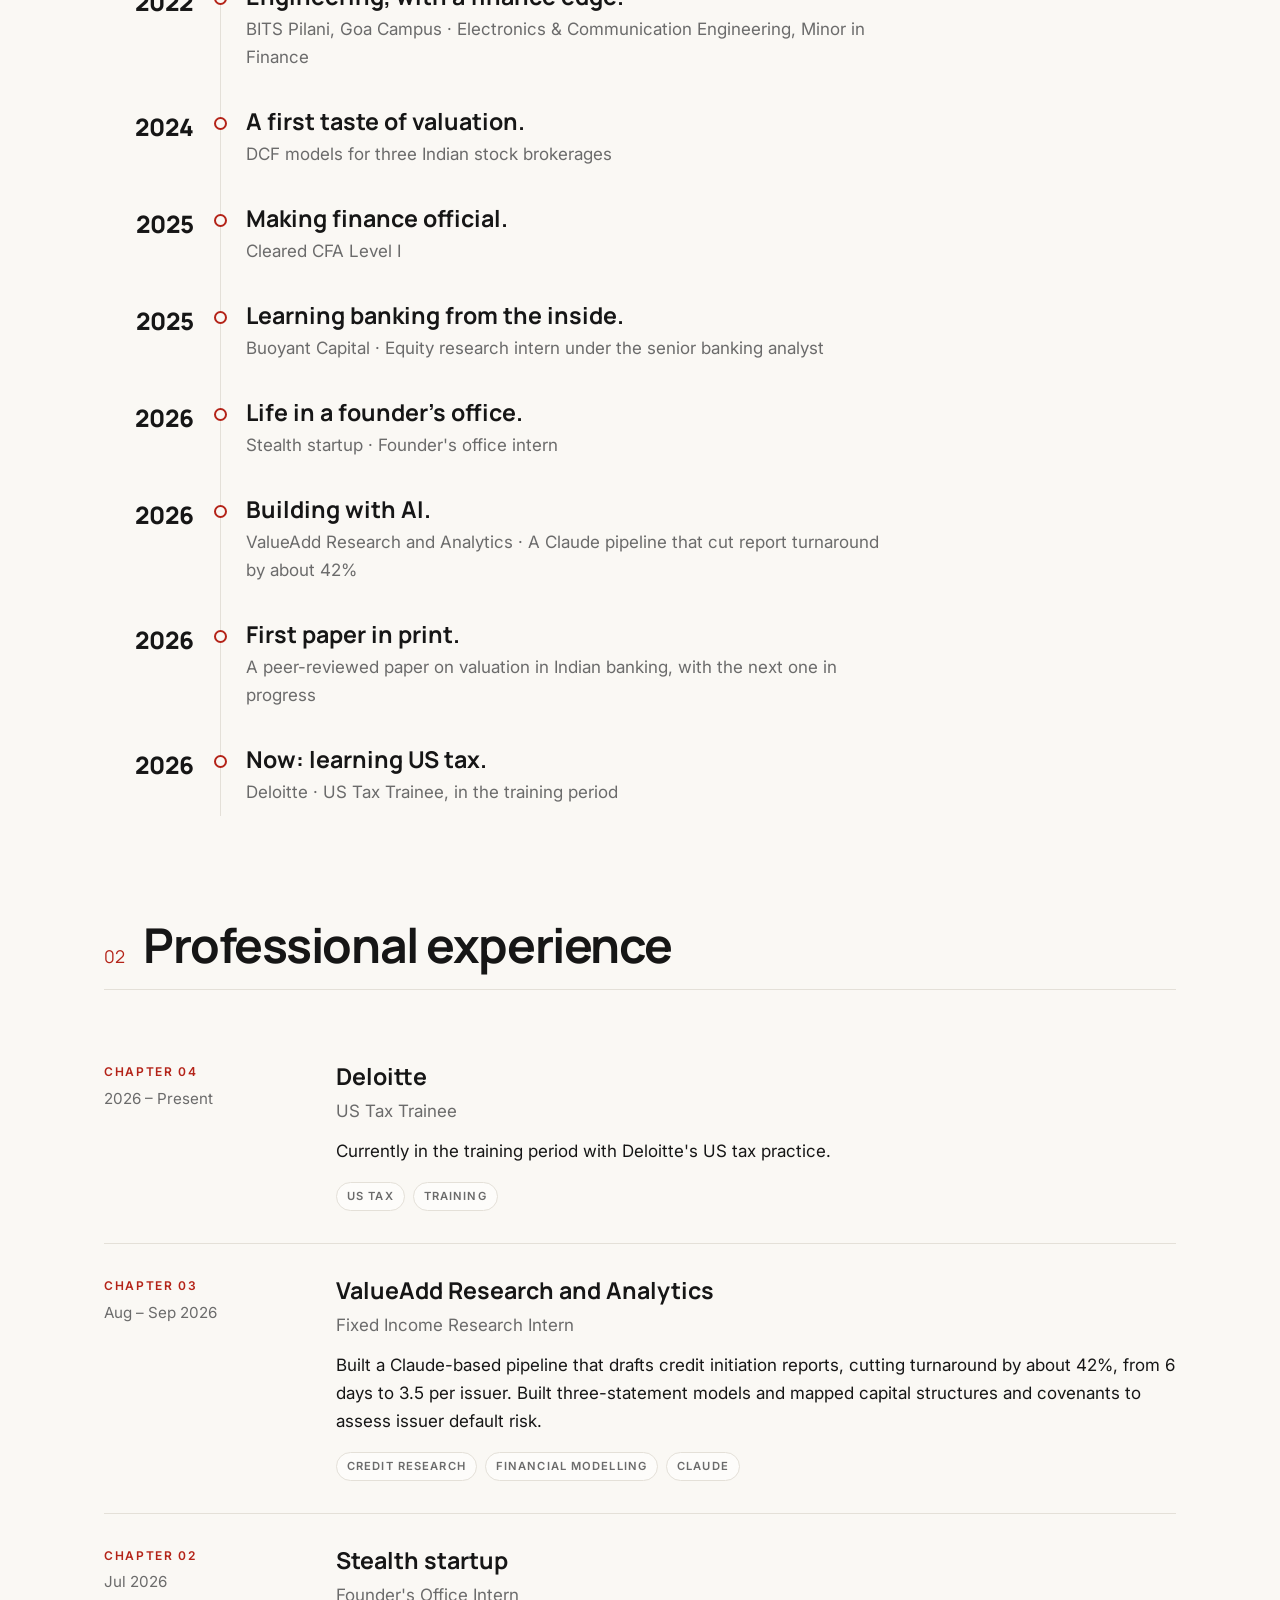
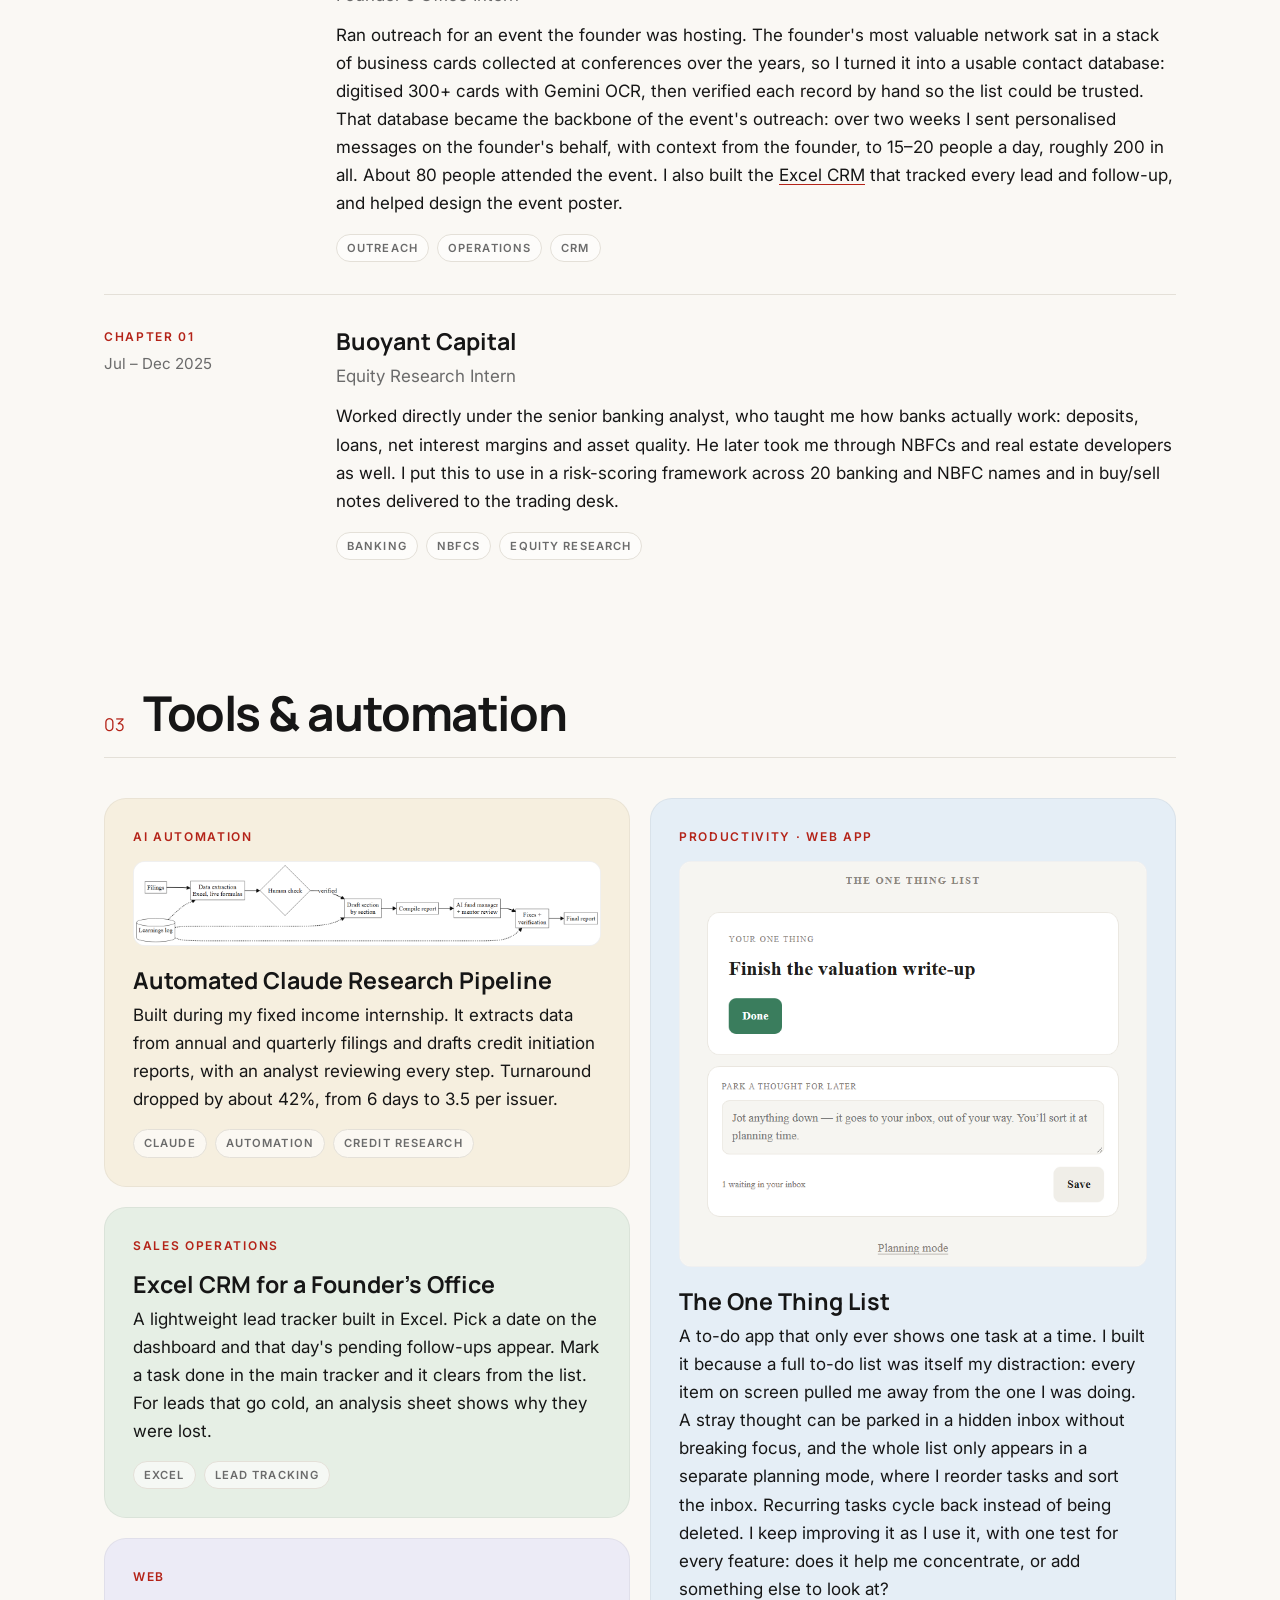
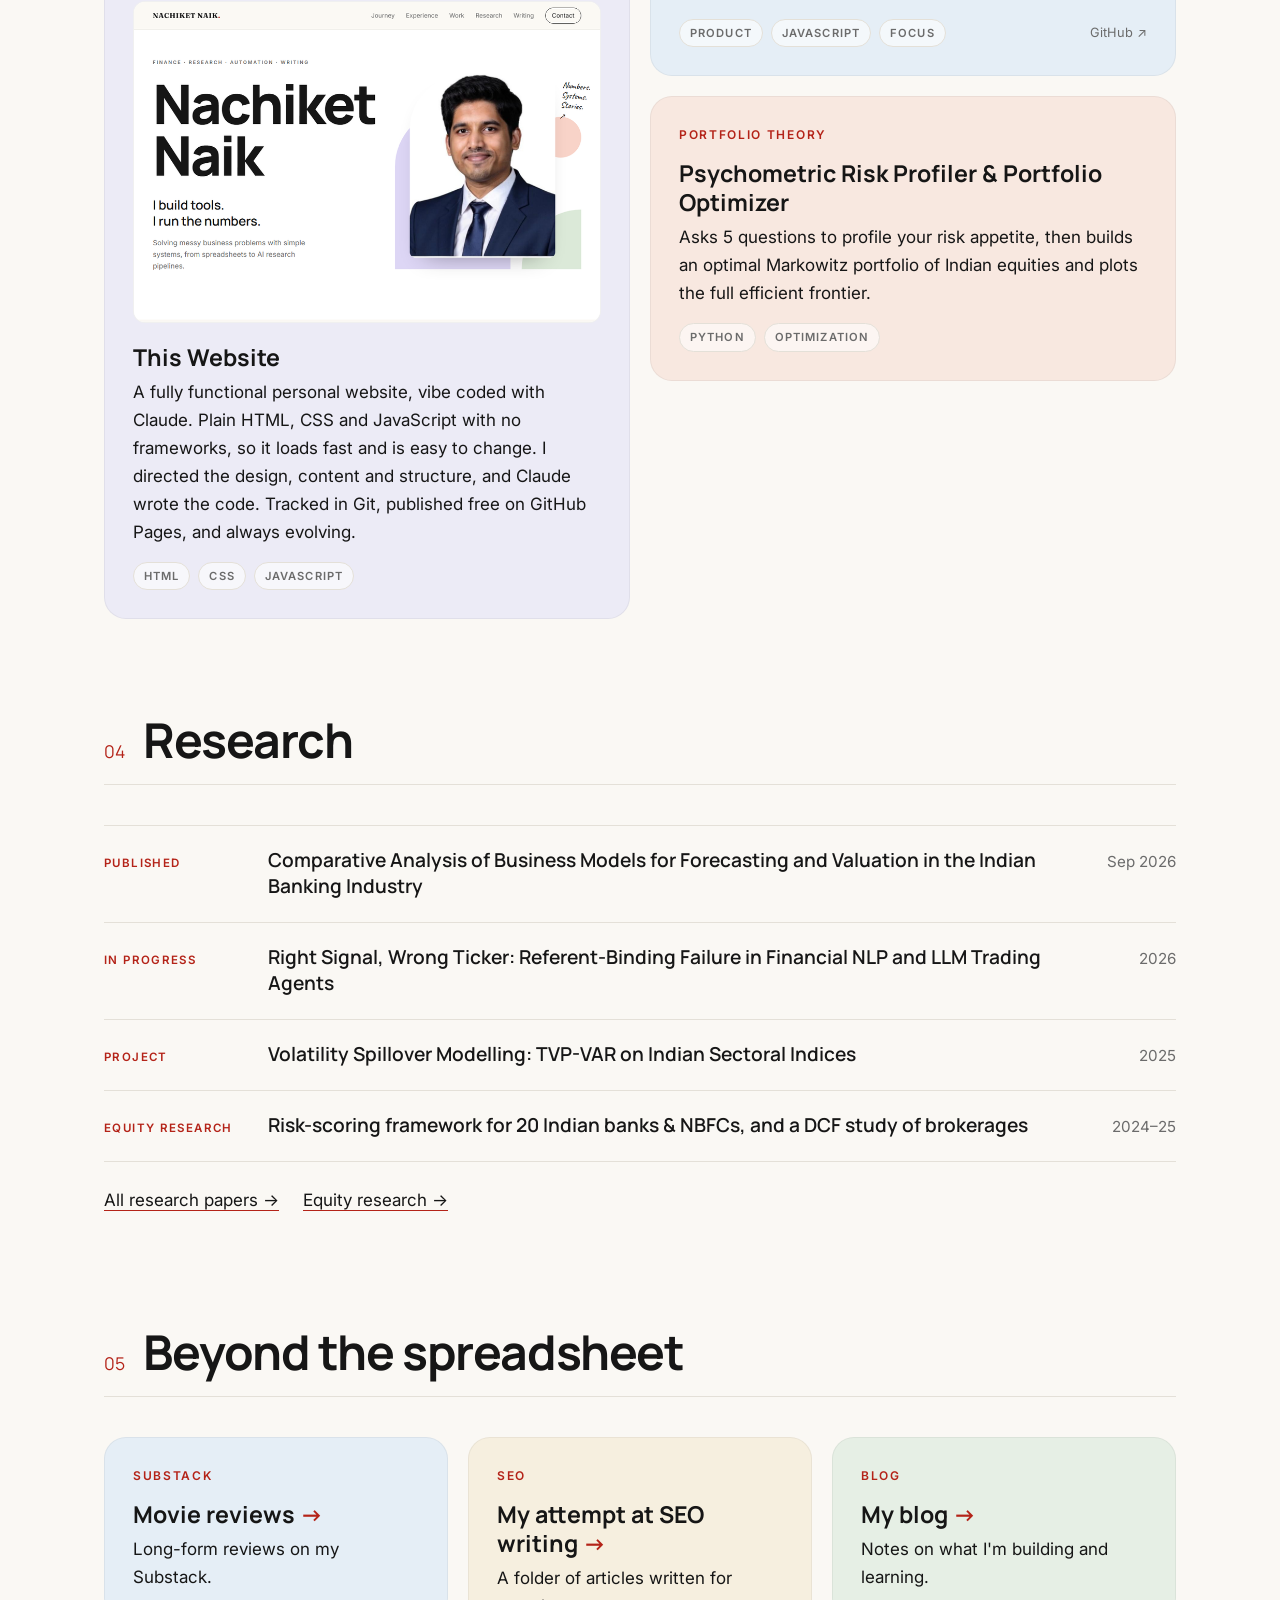
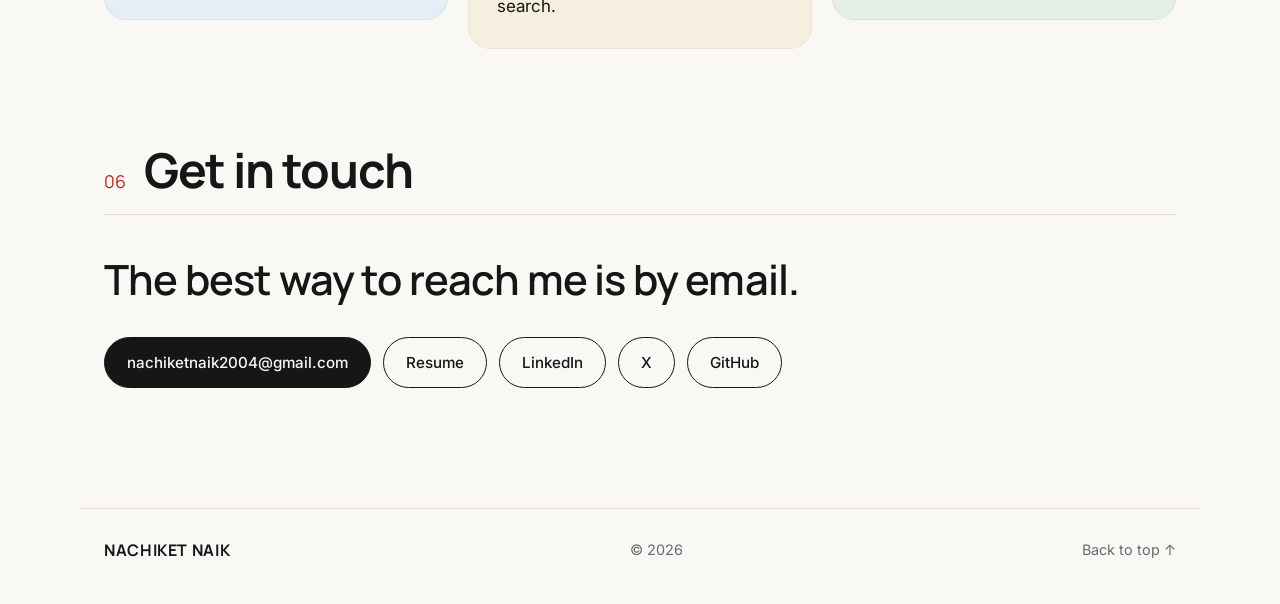
==== commit 4ee0fdb0: "Add Deloitte US tax trainee role Co-Authored-By: Claude Opus 5.5 <noreply@anthropic.com>" ====
--- a/index.html
+++ b/index.html
@@ -73,20 +73,24 @@
           <li>CFA Level I</li>
           <li>Buoyant Capital</li>
           <li>ValueAdd Research and Analytics</li>
+          <li>Deloitte</li>
           <li>BITS Pilani, Goa Campus</li>
           <li>CFA Level I</li>
           <li>Buoyant Capital</li>
           <li>ValueAdd Research and Analytics</li>
+          <li>Deloitte</li>
         </ul>
         <ul class="band-list" aria-hidden="true">
           <li>BITS Pilani, Goa Campus</li>
           <li>CFA Level I</li>
           <li>Buoyant Capital</li>
           <li>ValueAdd Research and Analytics</li>
+          <li>Deloitte</li>
           <li>BITS Pilani, Goa Campus</li>
           <li>CFA Level I</li>
           <li>Buoyant Capital</li>
           <li>ValueAdd Research and Analytics</li>
+          <li>Deloitte</li>
         </ul>
       </div>
     </section>
@@ -135,6 +139,10 @@
           <span class="t-year">2026</span>
           <div class="t-body"><h3>First paper in print.</h3><p>A peer-reviewed paper on valuation in Indian banking, with the next one in progress</p></div>
         </li>
+        <li class="reveal">
+          <span class="t-year">2026</span>
+          <div class="t-body"><h3>Now: learning US tax.</h3><p>Deloitte · US Tax Trainee, in the training period</p></div>
+        </li>
       </ol>
     </section>
 
@@ -144,6 +152,21 @@
         <span class="num">02</span>
         <h2>Professional experience</h2>
       </div>
+
+      <article class="chapter reveal">
+        <div class="chapter-meta">
+          <span class="chapter-no">Chapter 04</span>
+          <span class="dates">2026 – Present</span>
+        </div>
+        <div class="chapter-body">
+          <h3>Deloitte</h3>
+          <p class="role">US Tax Trainee</p>
+          <p>
+            Currently in the training period with Deloitte's US tax practice.
+          </p>
+          <p class="tags"><span>US tax</span><span>Training</span></p>
+        </div>
+      </article>
 
       <article class="chapter reveal">
         <div class="chapter-meta">
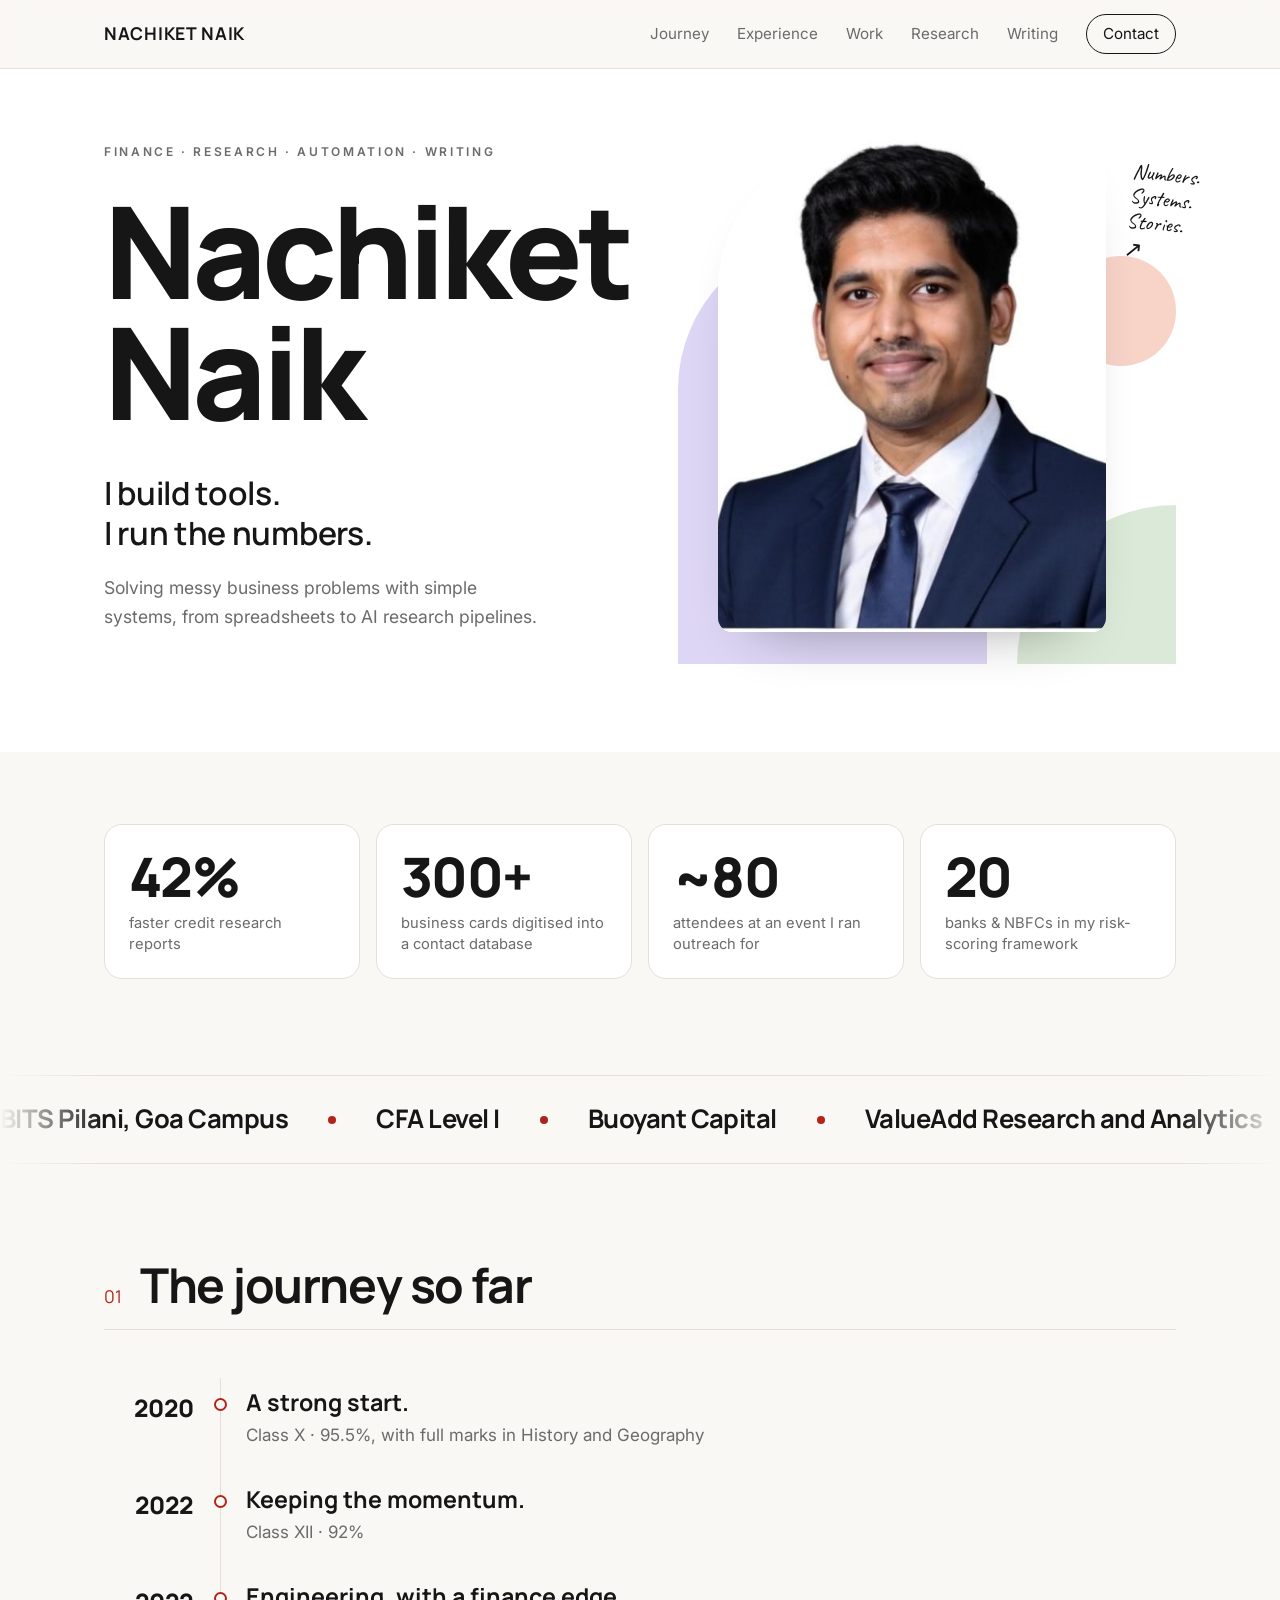
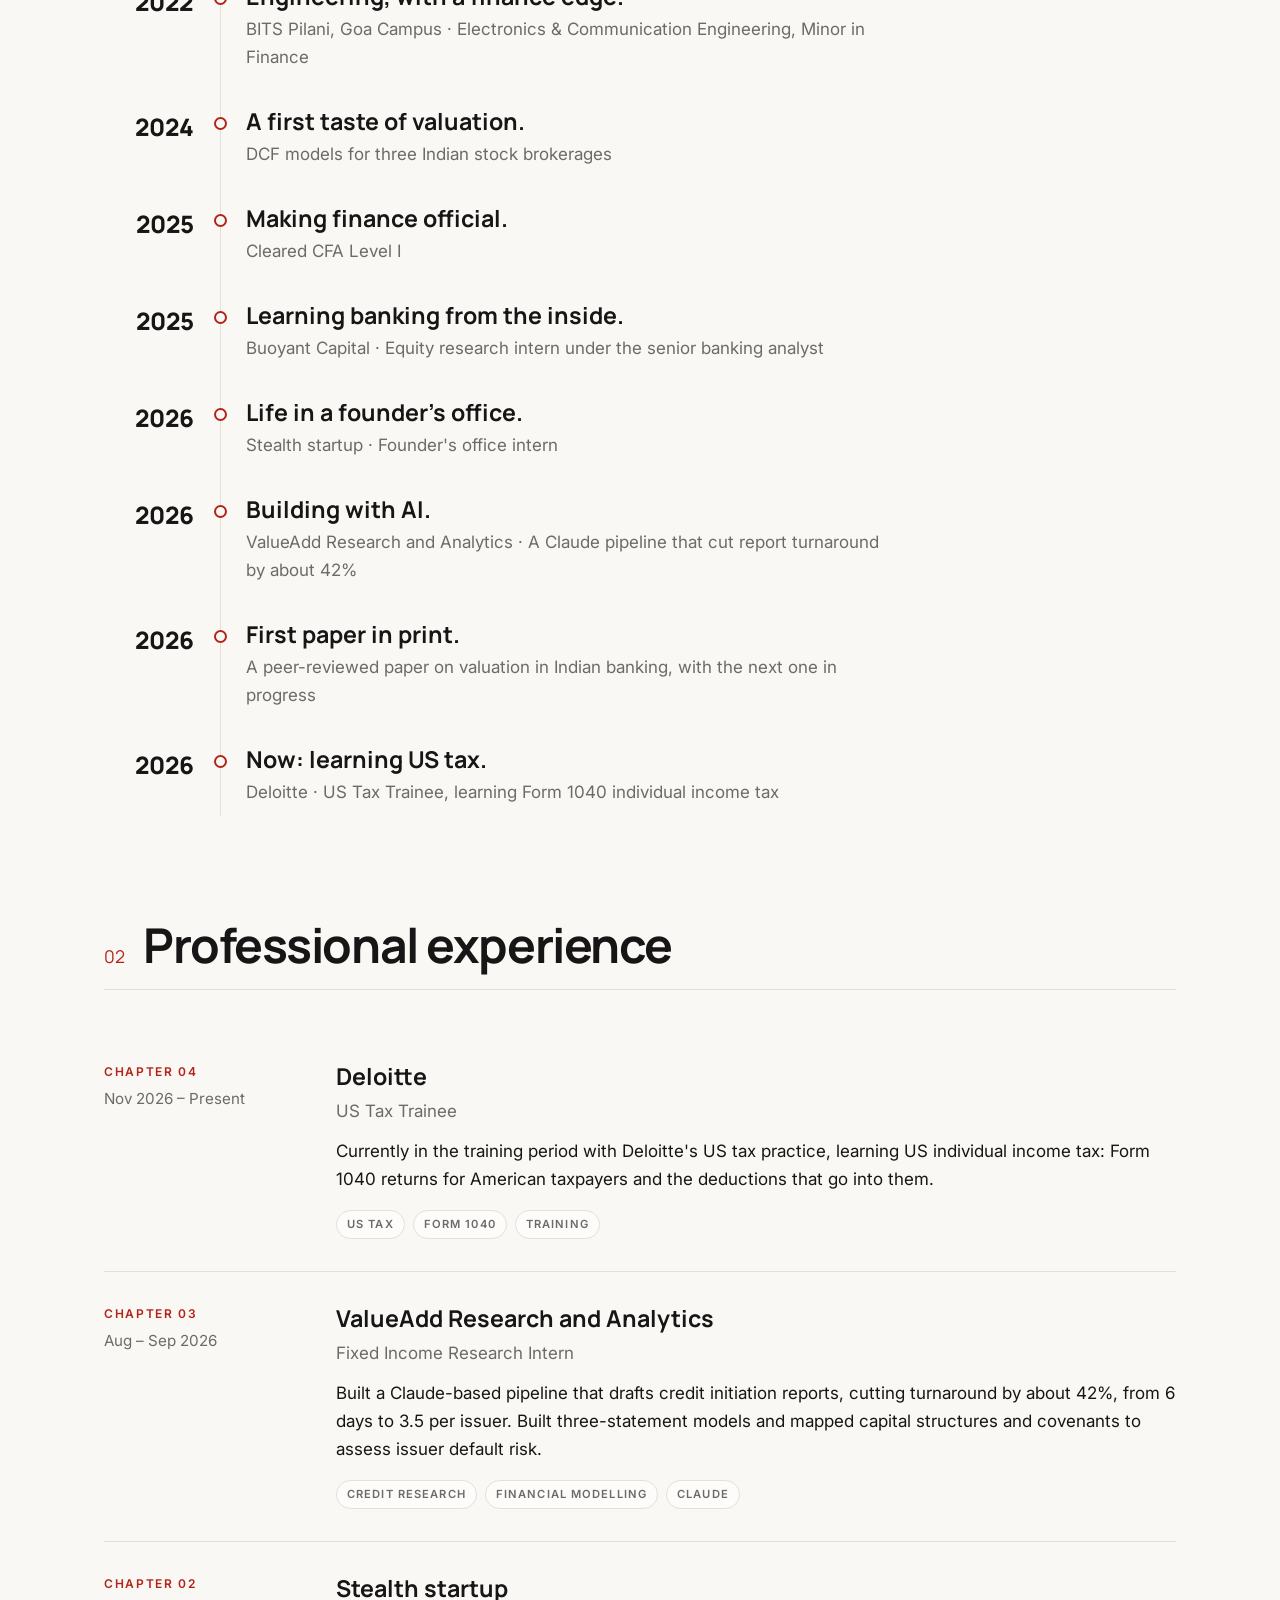
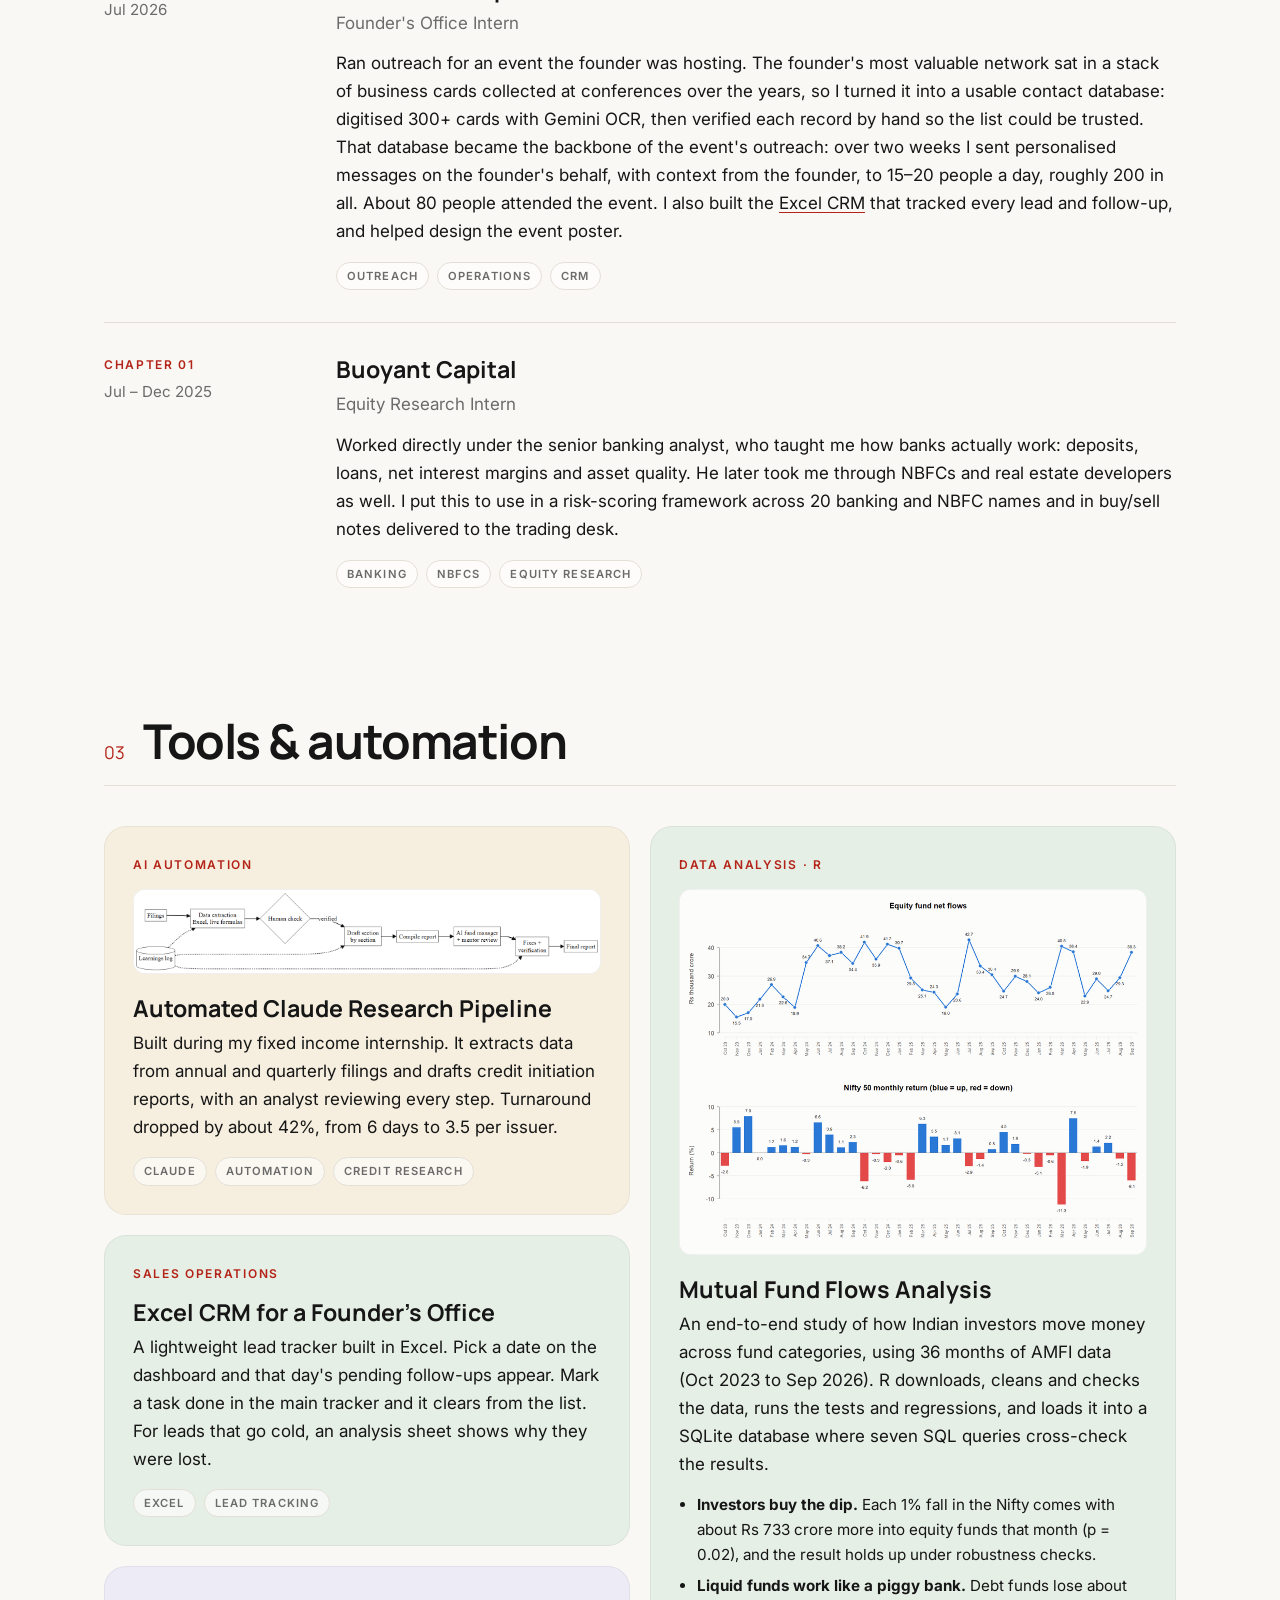
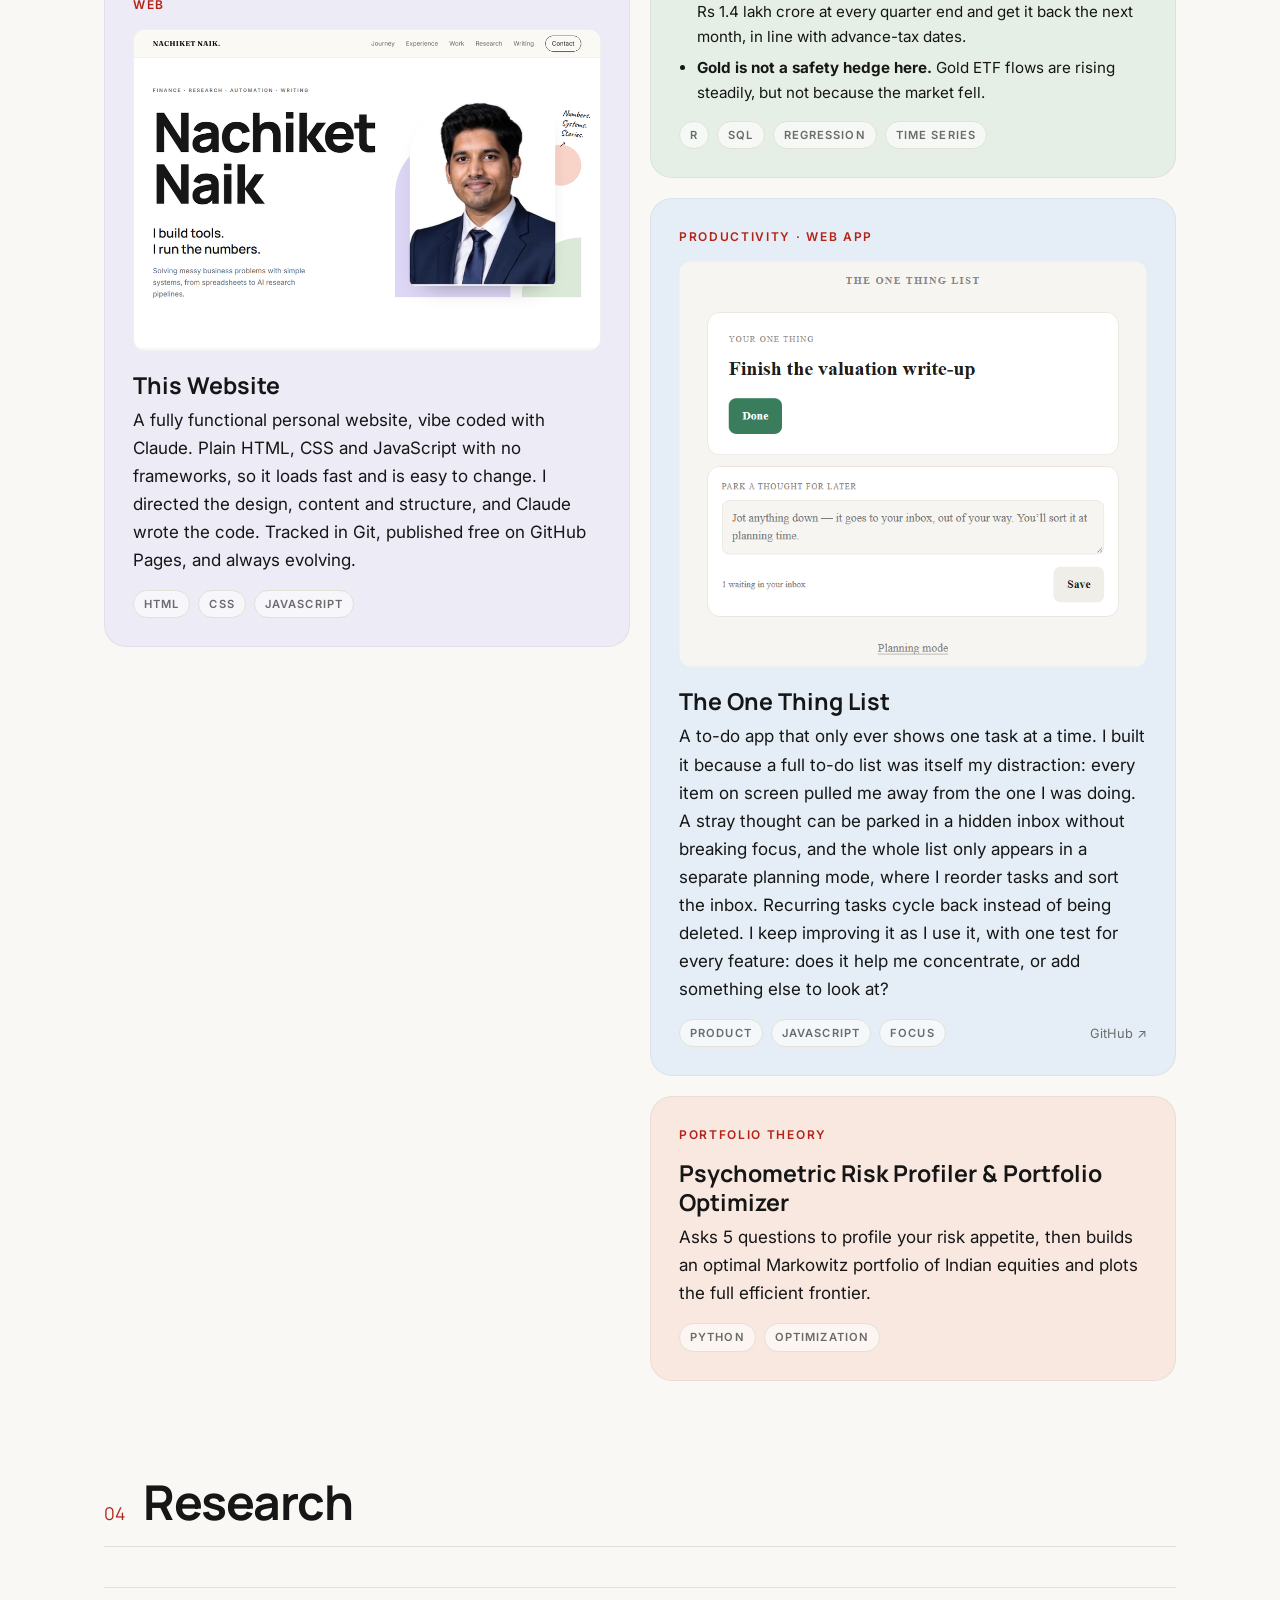
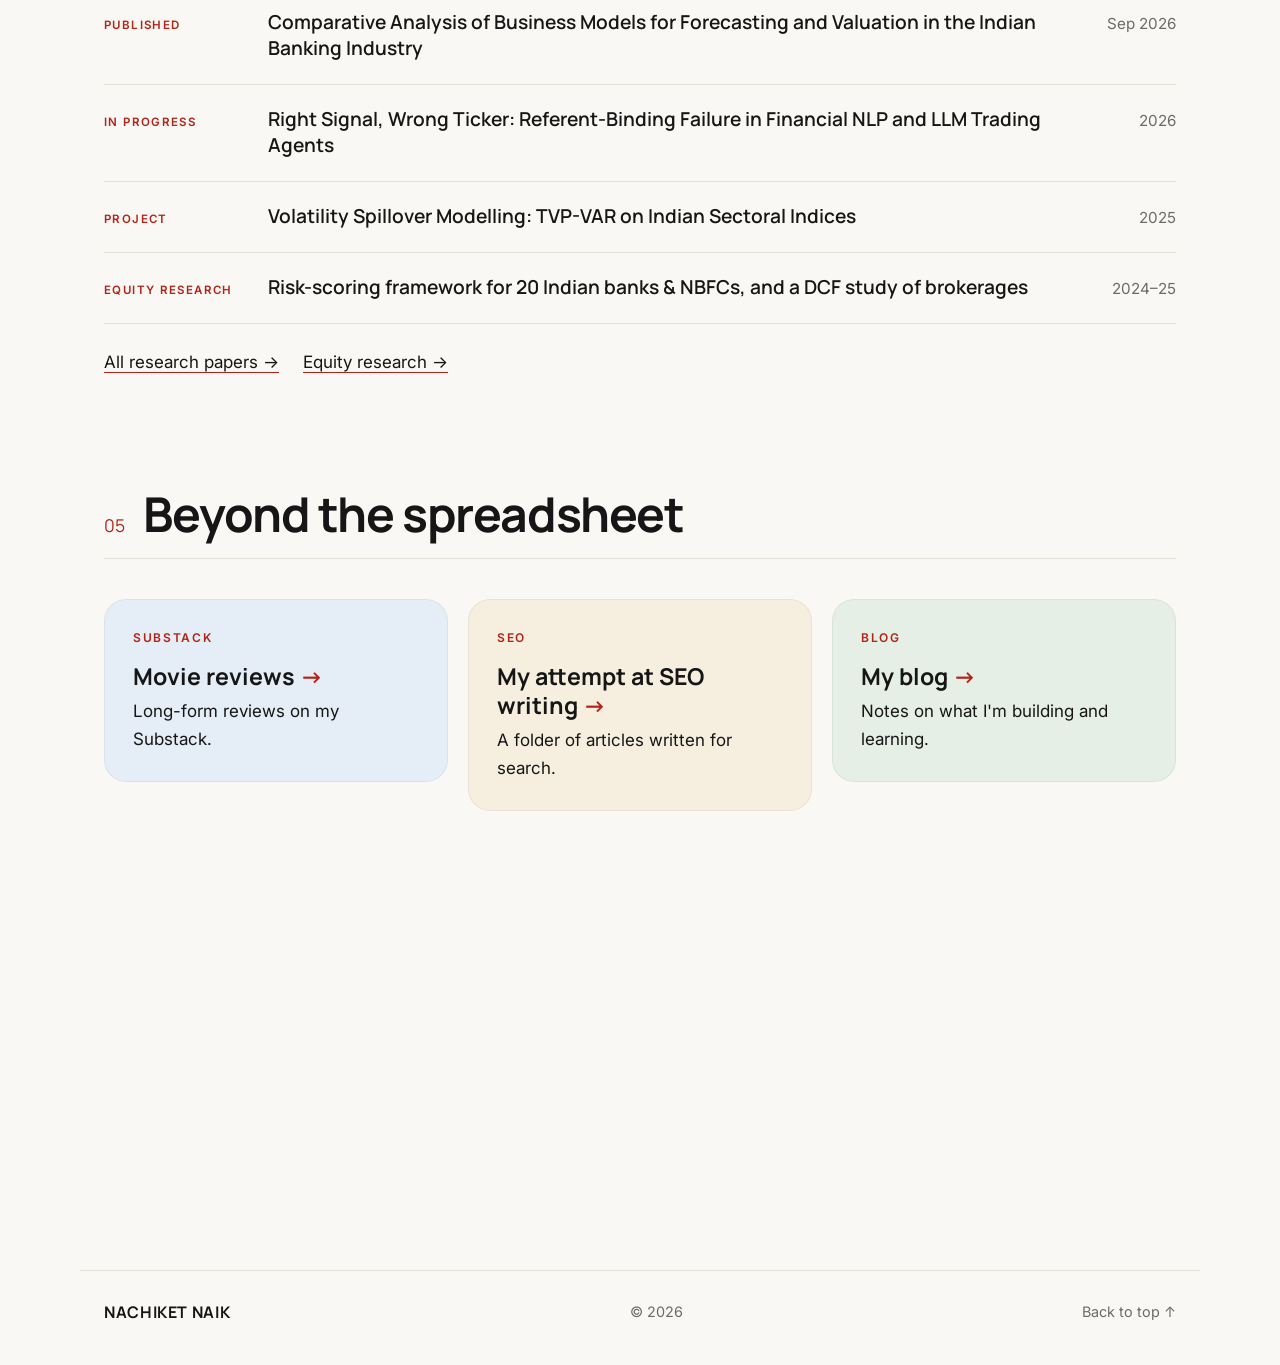
==== commit de53c2a8: "Add mutual fund flows project; fill in Deloitte role details Co-Authored-By: Claude Opus 5.5 <norepl" ====
--- a/index.html
+++ b/index.html
@@ -8,7 +8,7 @@
   <link rel="preconnect" href="https://fonts.googleapis.com">
   <link rel="preconnect" href="https://fonts.gstatic.com" crossorigin>
   <link rel="stylesheet" href="https://fonts.googleapis.com/css2?family=Inter:wght@400;500;600&family=Manrope:wght@400;500;600;700;800&family=Caveat:wght@500&display=swap">
-  <link rel="stylesheet" href="style.css?v=20261105">
+  <link rel="stylesheet" href="style.css?v=20261125">
   <script>document.documentElement.classList.add("js");</script>
 </head>
 <body>
@@ -141,7 +141,7 @@
         </li>
         <li class="reveal">
           <span class="t-year">2026</span>
-          <div class="t-body"><h3>Now: learning US tax.</h3><p>Deloitte · US Tax Trainee, in the training period</p></div>
+          <div class="t-body"><h3>Now: learning US tax.</h3><p>Deloitte · US Tax Trainee, learning Form 1040 individual income tax</p></div>
         </li>
       </ol>
     </section>
@@ -156,15 +156,16 @@
       <article class="chapter reveal">
         <div class="chapter-meta">
           <span class="chapter-no">Chapter 04</span>
-          <span class="dates">2026 – Present</span>
+          <span class="dates">Nov 2026 – Present</span>
         </div>
         <div class="chapter-body">
           <h3>Deloitte</h3>
           <p class="role">US Tax Trainee</p>
           <p>
-            Currently in the training period with Deloitte's US tax practice.
-          </p>
-          <p class="tags"><span>US tax</span><span>Training</span></p>
+            Currently in the training period with Deloitte's US tax practice, learning US individual
+            income tax: Form 1040 returns for American taxpayers and the deductions that go into them.
+          </p>
+          <p class="tags"><span>US tax</span><span>Form 1040</span><span>Training</span></p>
         </div>
       </article>
 
@@ -270,6 +271,29 @@
           <p class="tags"><span>HTML</span><span>CSS</span><span>JavaScript</span></p>
         </article>
 
+        <article class="card tint-sage reveal">
+          <p class="label">Data analysis · R</p>
+          <img src="images/mf-flows.png" alt="Two charts: monthly equity fund net flows in India from October 2023 to September 2026, and Nifty 50 monthly returns" loading="lazy">
+          <h3><a href="https://github.com/nachiketnaik-cmd/Mutual-funds-flows-dashboard">Mutual Fund Flows Analysis</a></h3>
+          <p>
+            An end-to-end study of how Indian investors move money across fund categories, using 36
+            months of AMFI data (Oct 2023 to Sep 2026). R downloads, cleans and checks the data, runs
+            the tests and regressions, and loads it into a SQLite database where seven SQL queries
+            cross-check the results.
+          </p>
+          <ul class="findings">
+            <li><strong>Investors buy the dip.</strong> Each 1% fall in the Nifty comes with about
+              Rs 733 crore more into equity funds that month (p = 0.02), and the result holds up
+              under robustness checks.</li>
+            <li><strong>Liquid funds work like a piggy bank.</strong> Debt funds lose about
+              Rs 1.4 lakh crore at every quarter end and get it back the next month, in line with
+              advance-tax dates.</li>
+            <li><strong>Gold is not a safety hedge here.</strong> Gold ETF flows are rising steadily,
+              but not because the market fell.</li>
+          </ul>
+          <p class="tags"><span>R</span><span>SQL</span><span>Regression</span><span>Time series</span></p>
+        </article>
+
         <article class="card tint-sky reveal">
           <p class="label">Productivity · Web app</p>
           <img src="images/one-thing-list.png" alt="The One Thing List showing a single task in focus, with a box below to park a thought for later" loading="lazy">
--- a/style.css
+++ b/style.css
@@ -492,6 +492,12 @@
 .card:hover { transform: translateY(-4px); box-shadow: 0 24px 50px -32px rgba(0, 0, 0, 0.35); }
 .card p { margin: 0; }
 .card .tags { margin-top: 16px; }
+.card .findings {
+  margin: 14px 0 0;
+  padding-left: 18px;
+  font-size: 0.95rem;
+}
+.card .findings li { margin-bottom: 6px; }
 .tags .code-link {
   margin-left: auto;
   align-self: center;
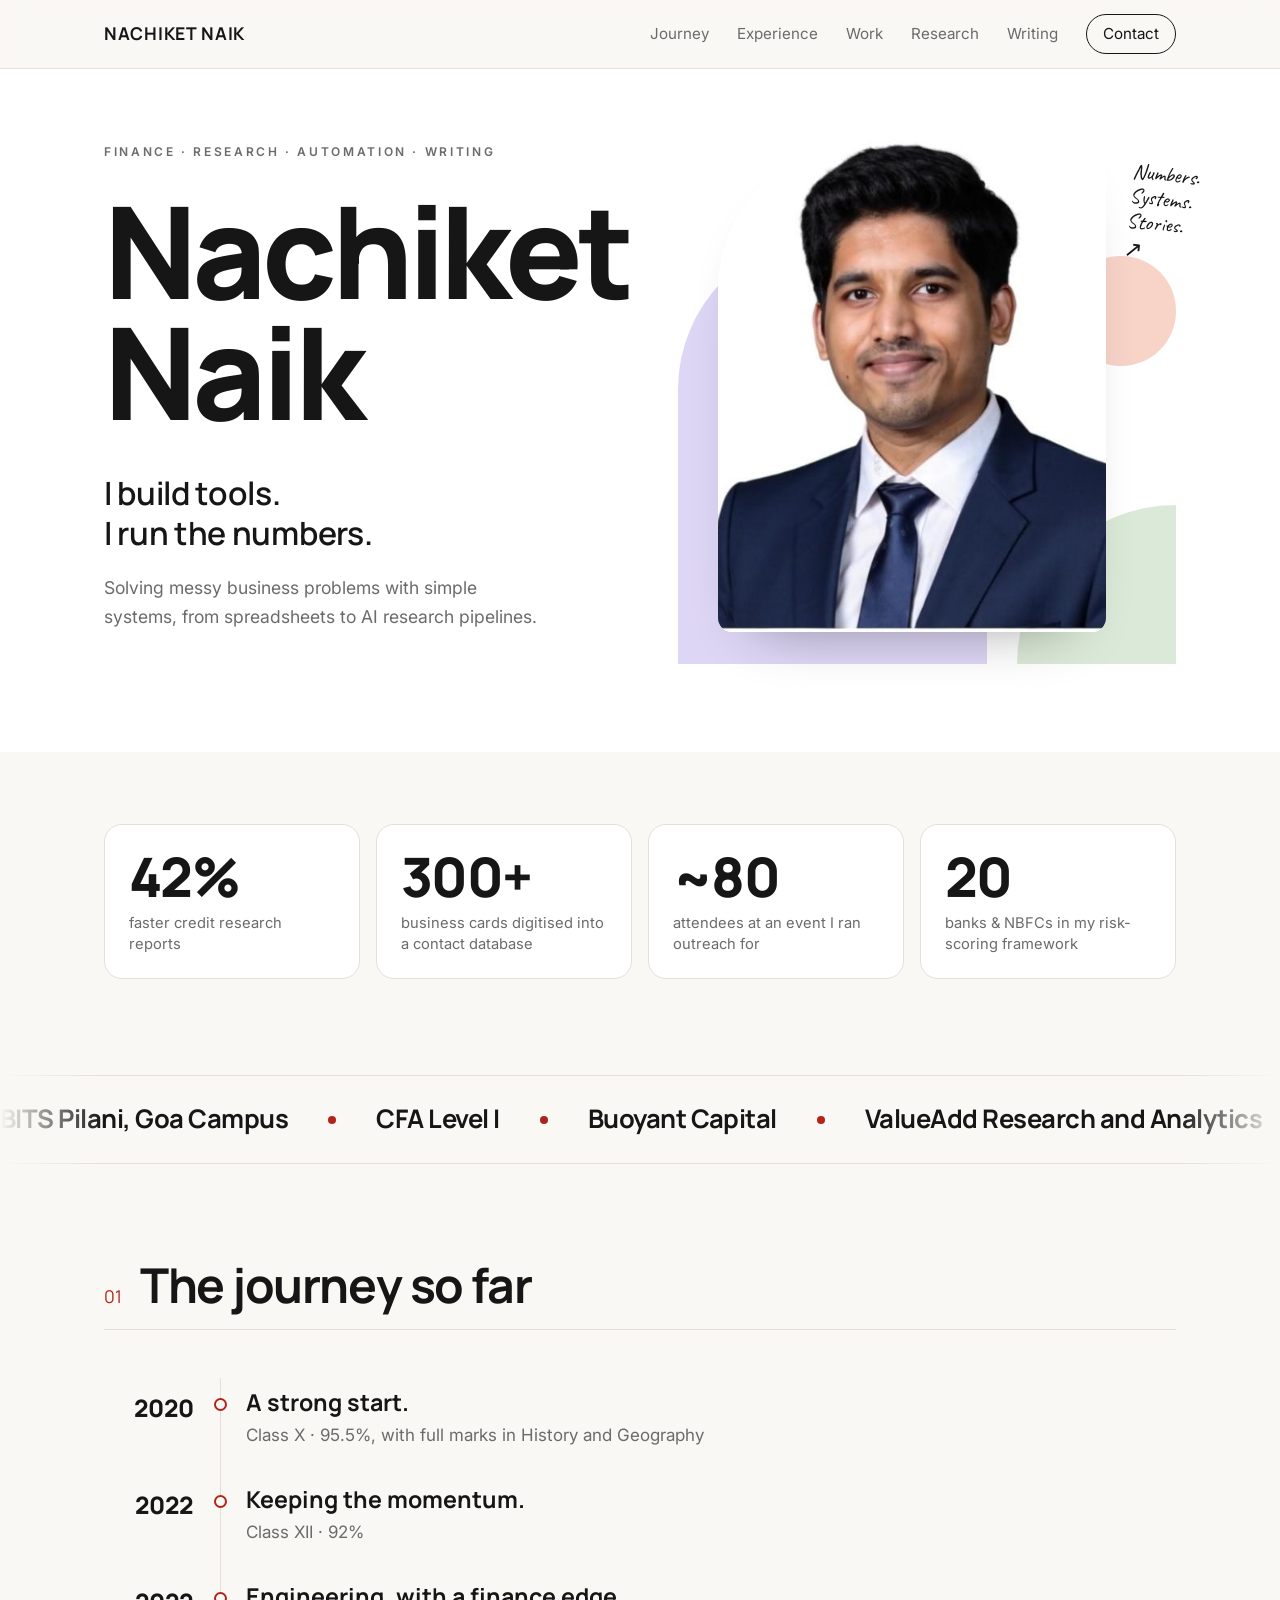
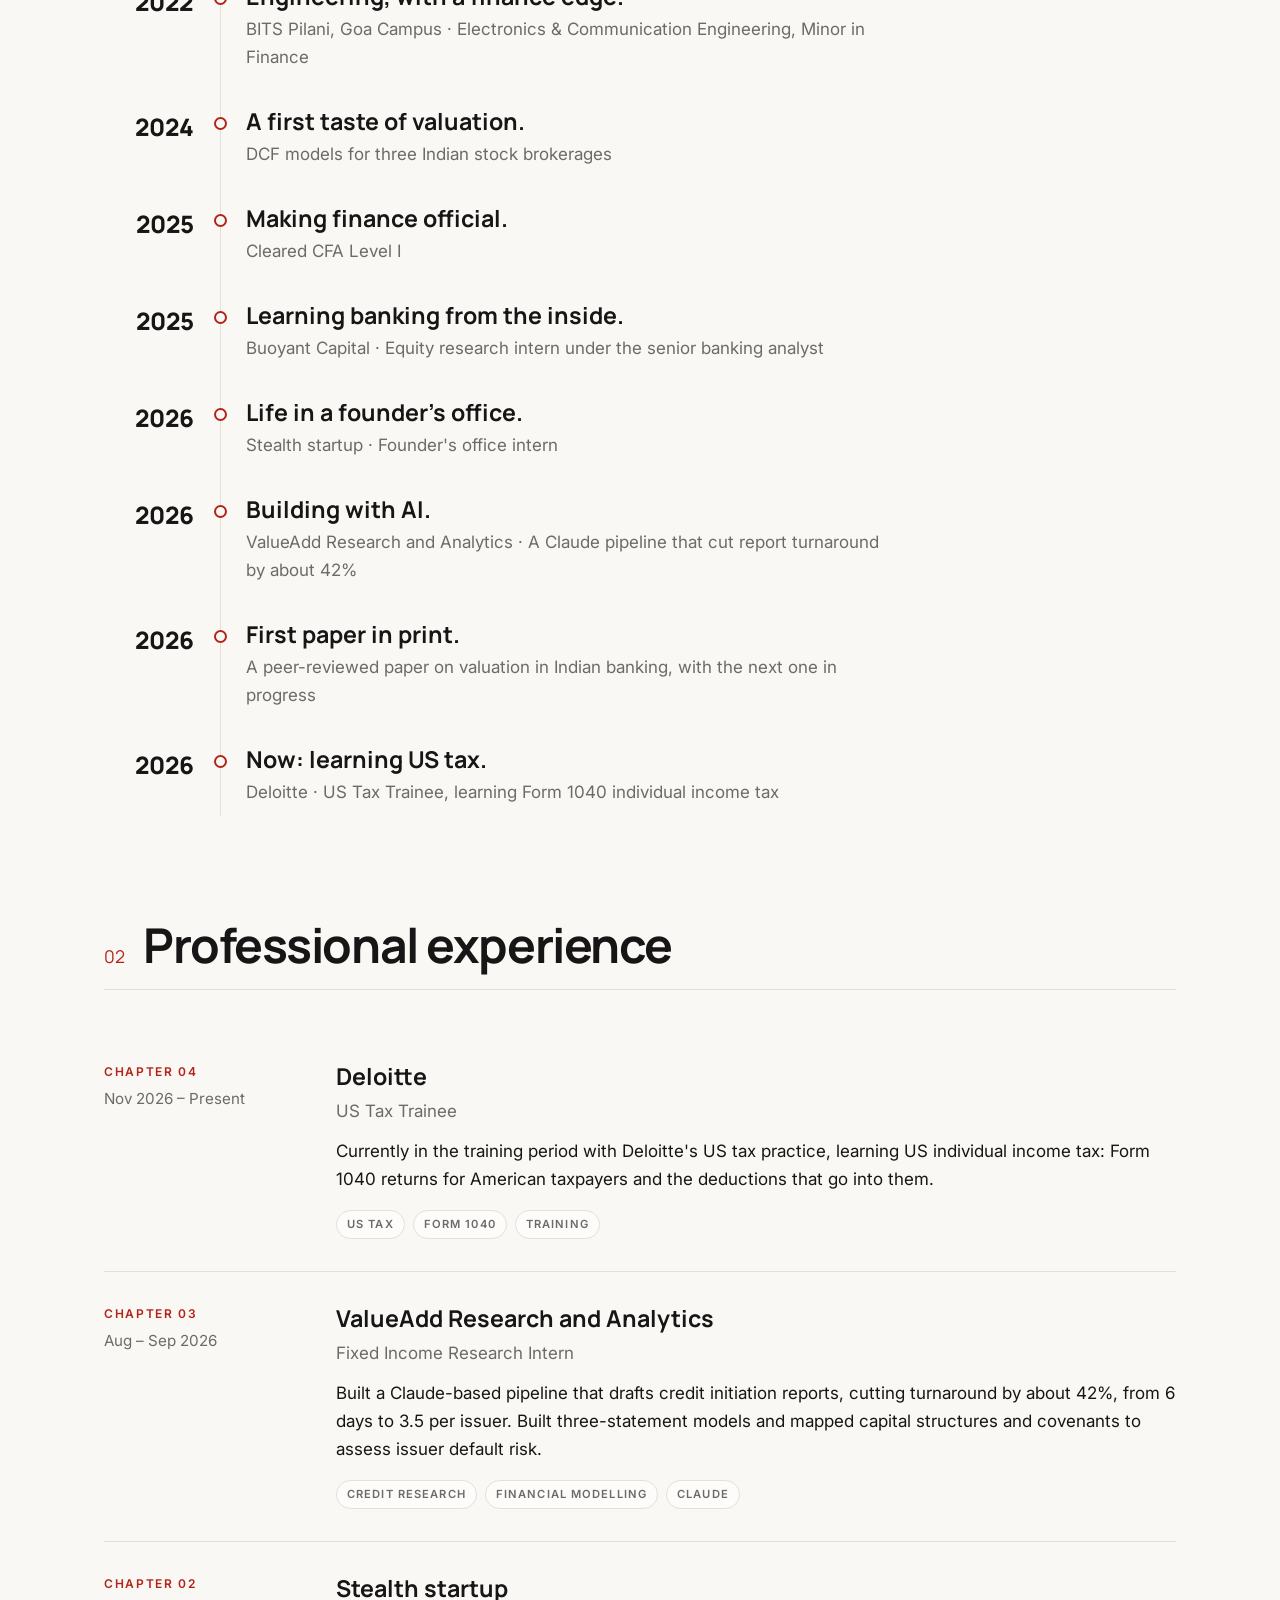
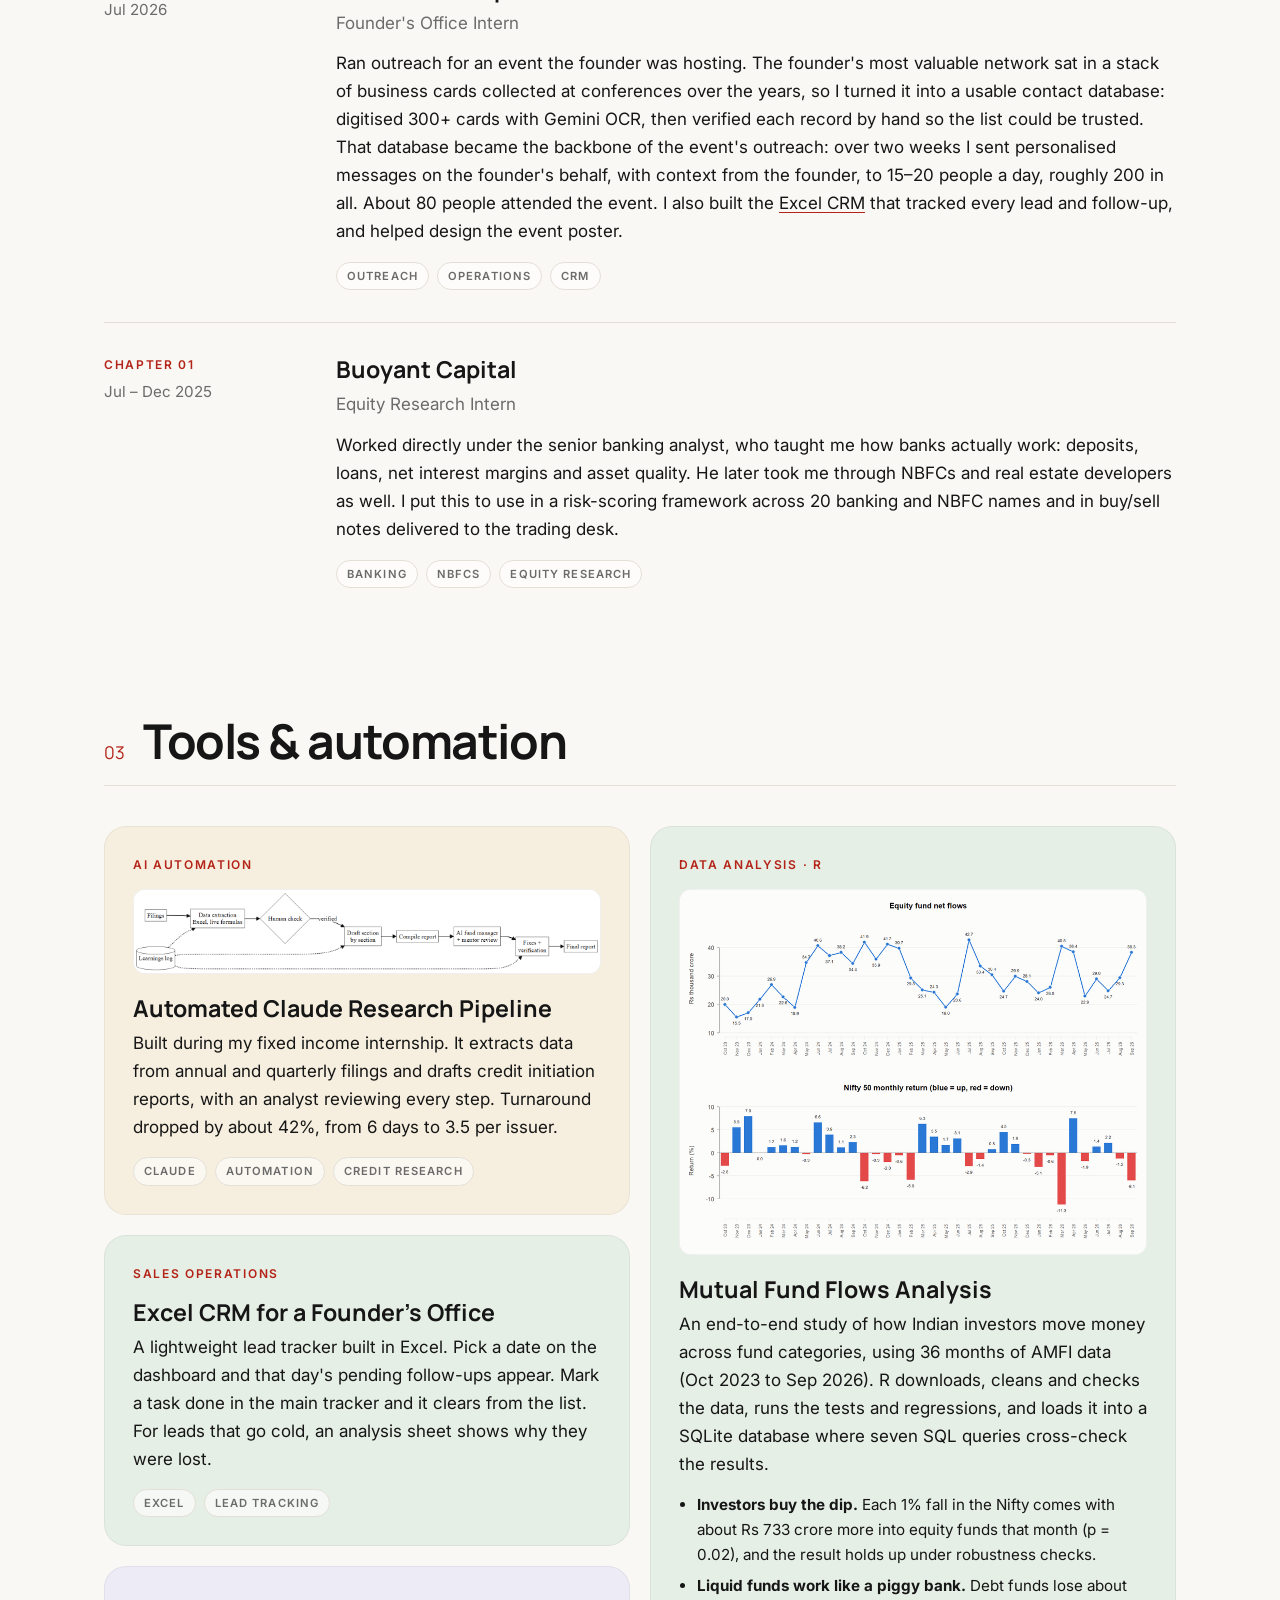
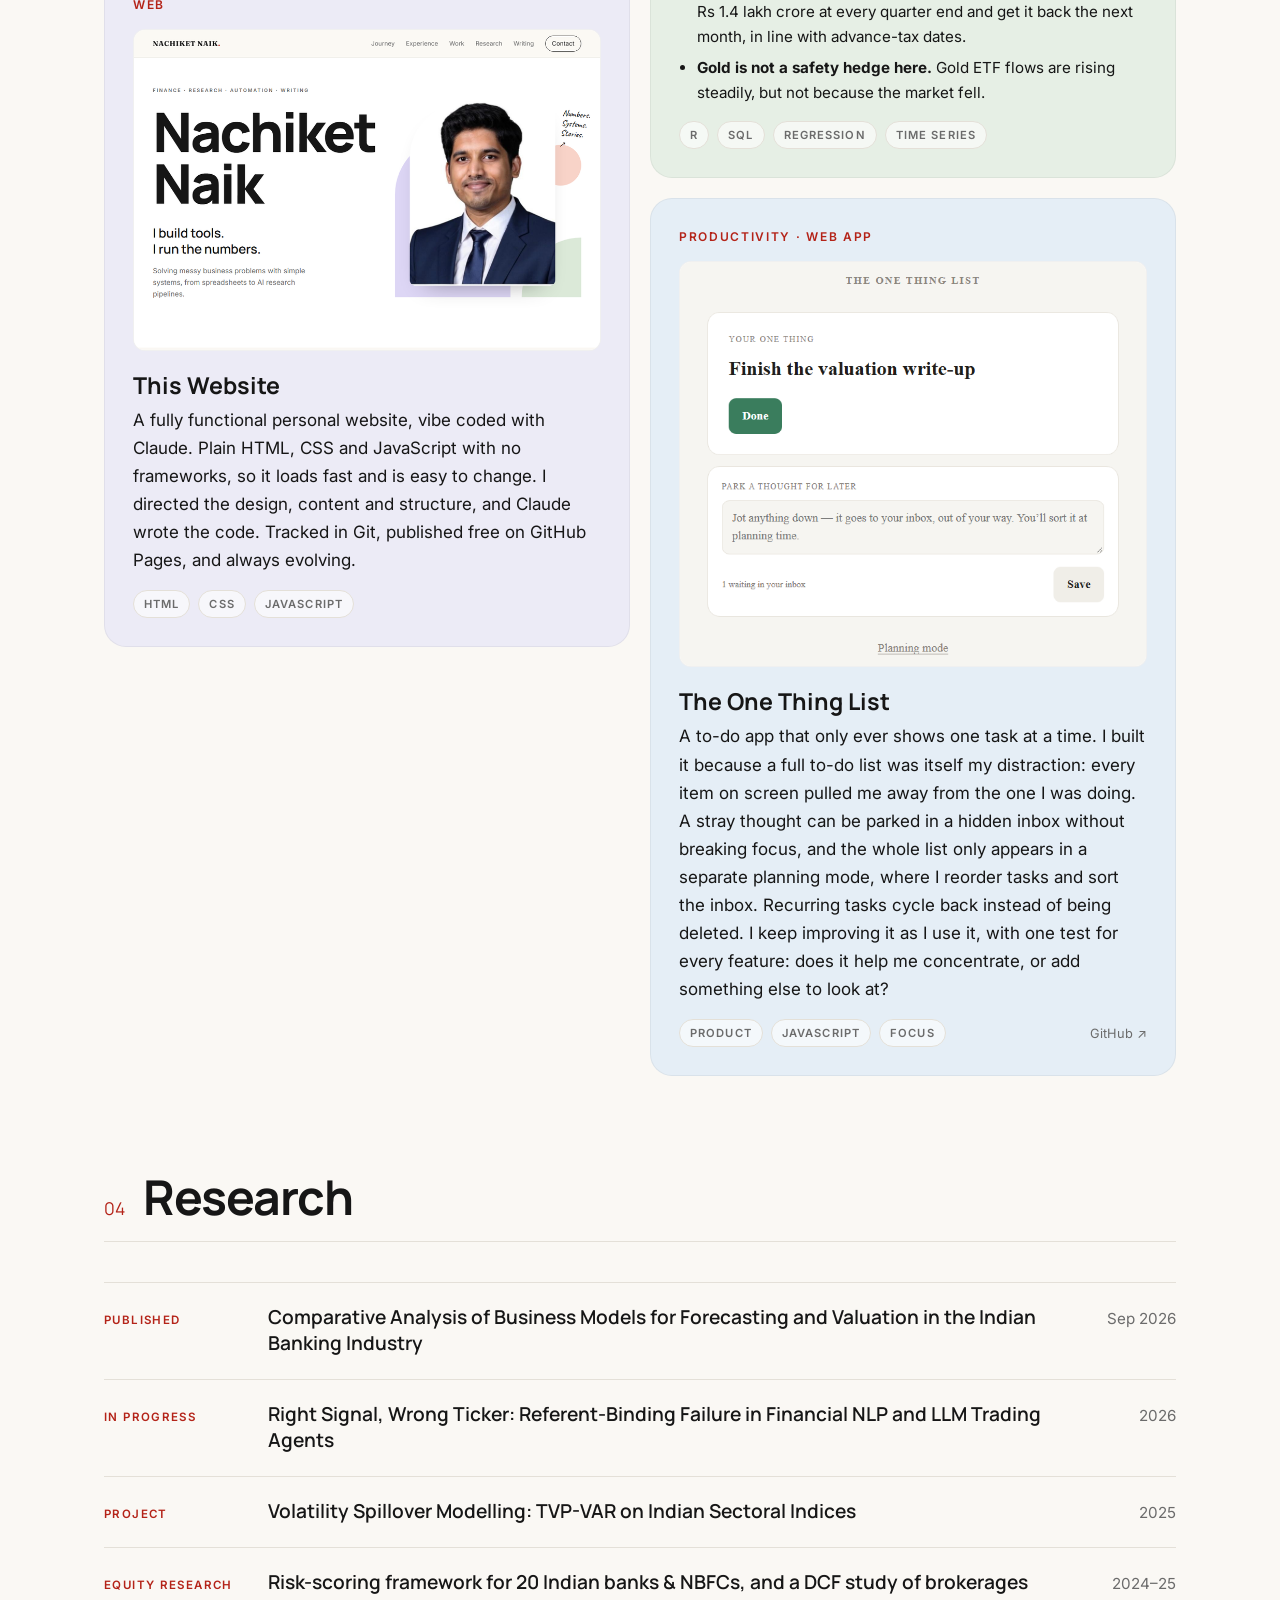
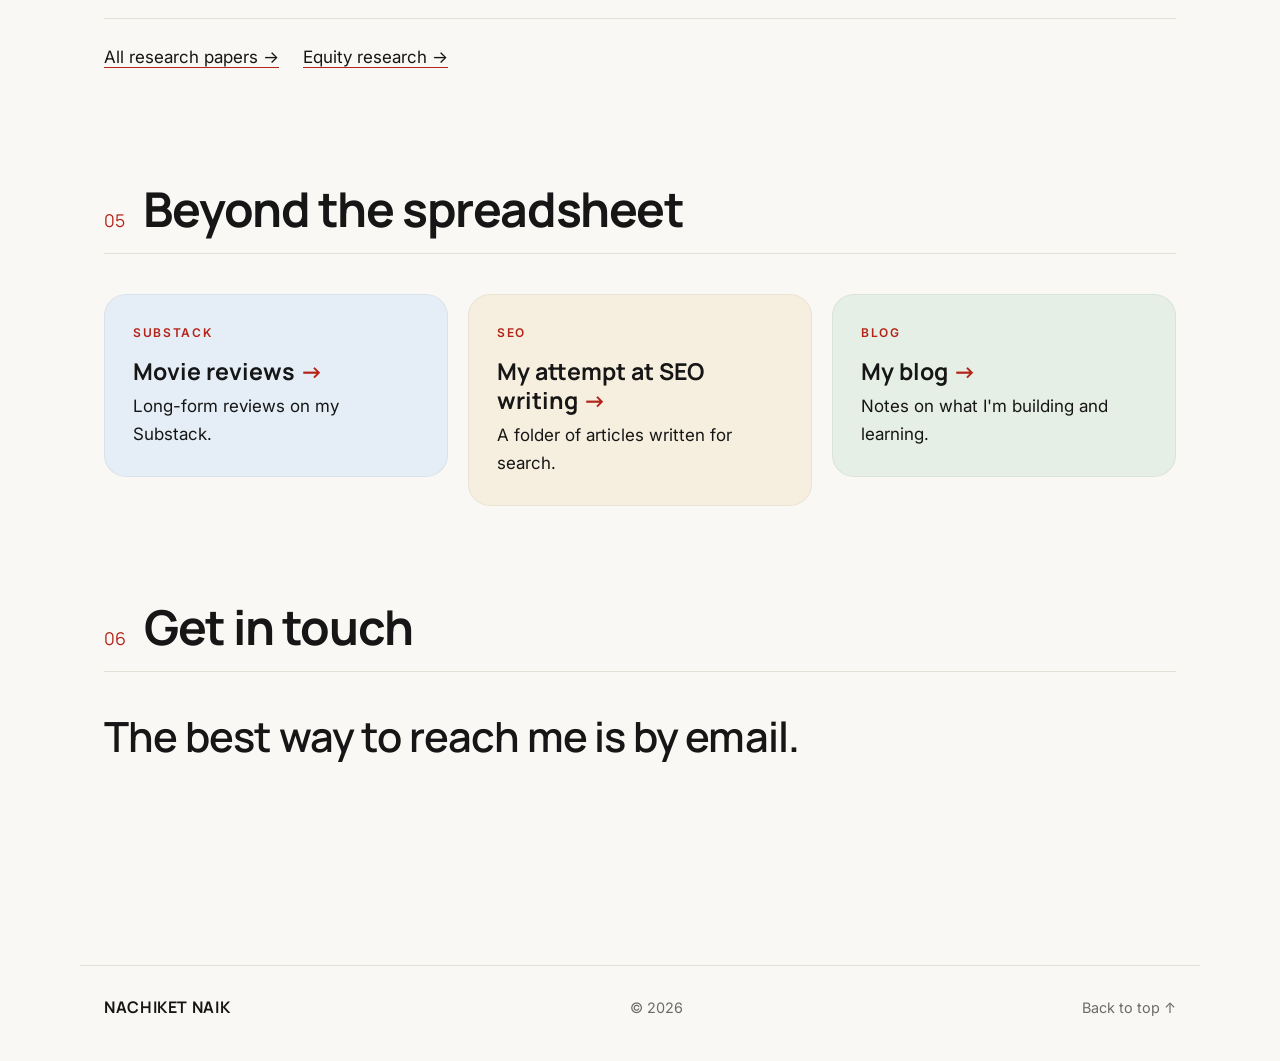
==== commit 7b49d12e: "Remove the risk profiler card Co-Authored-By: Claude Opus 5.5 <noreply@anthropic.com>" ====
--- a/index.html
+++ b/index.html
@@ -310,15 +310,6 @@
           <p class="tags"><span>Product</span><span>JavaScript</span><span>Focus</span><a class="code-link" href="https://github.com/nachiketnaik-cmd/the-one-thing-list">GitHub ↗</a></p>
         </article>
 
-        <article class="card tint-peach reveal">
-          <p class="label">Portfolio theory</p>
-          <h3><a href="https://github.com/nachiketnaik-cmd/Psychometric-Risk-Profiler-and-Portfolio-Optimizer">Psychometric Risk Profiler &amp; Portfolio Optimizer</a></h3>
-          <p>
-            Asks 5 questions to profile your risk appetite, then builds an optimal Markowitz
-            portfolio of Indian equities and plots the full efficient frontier.
-          </p>
-          <p class="tags"><span>Python</span><span>Optimization</span></p>
-        </article>
       </div>
     </section>
 
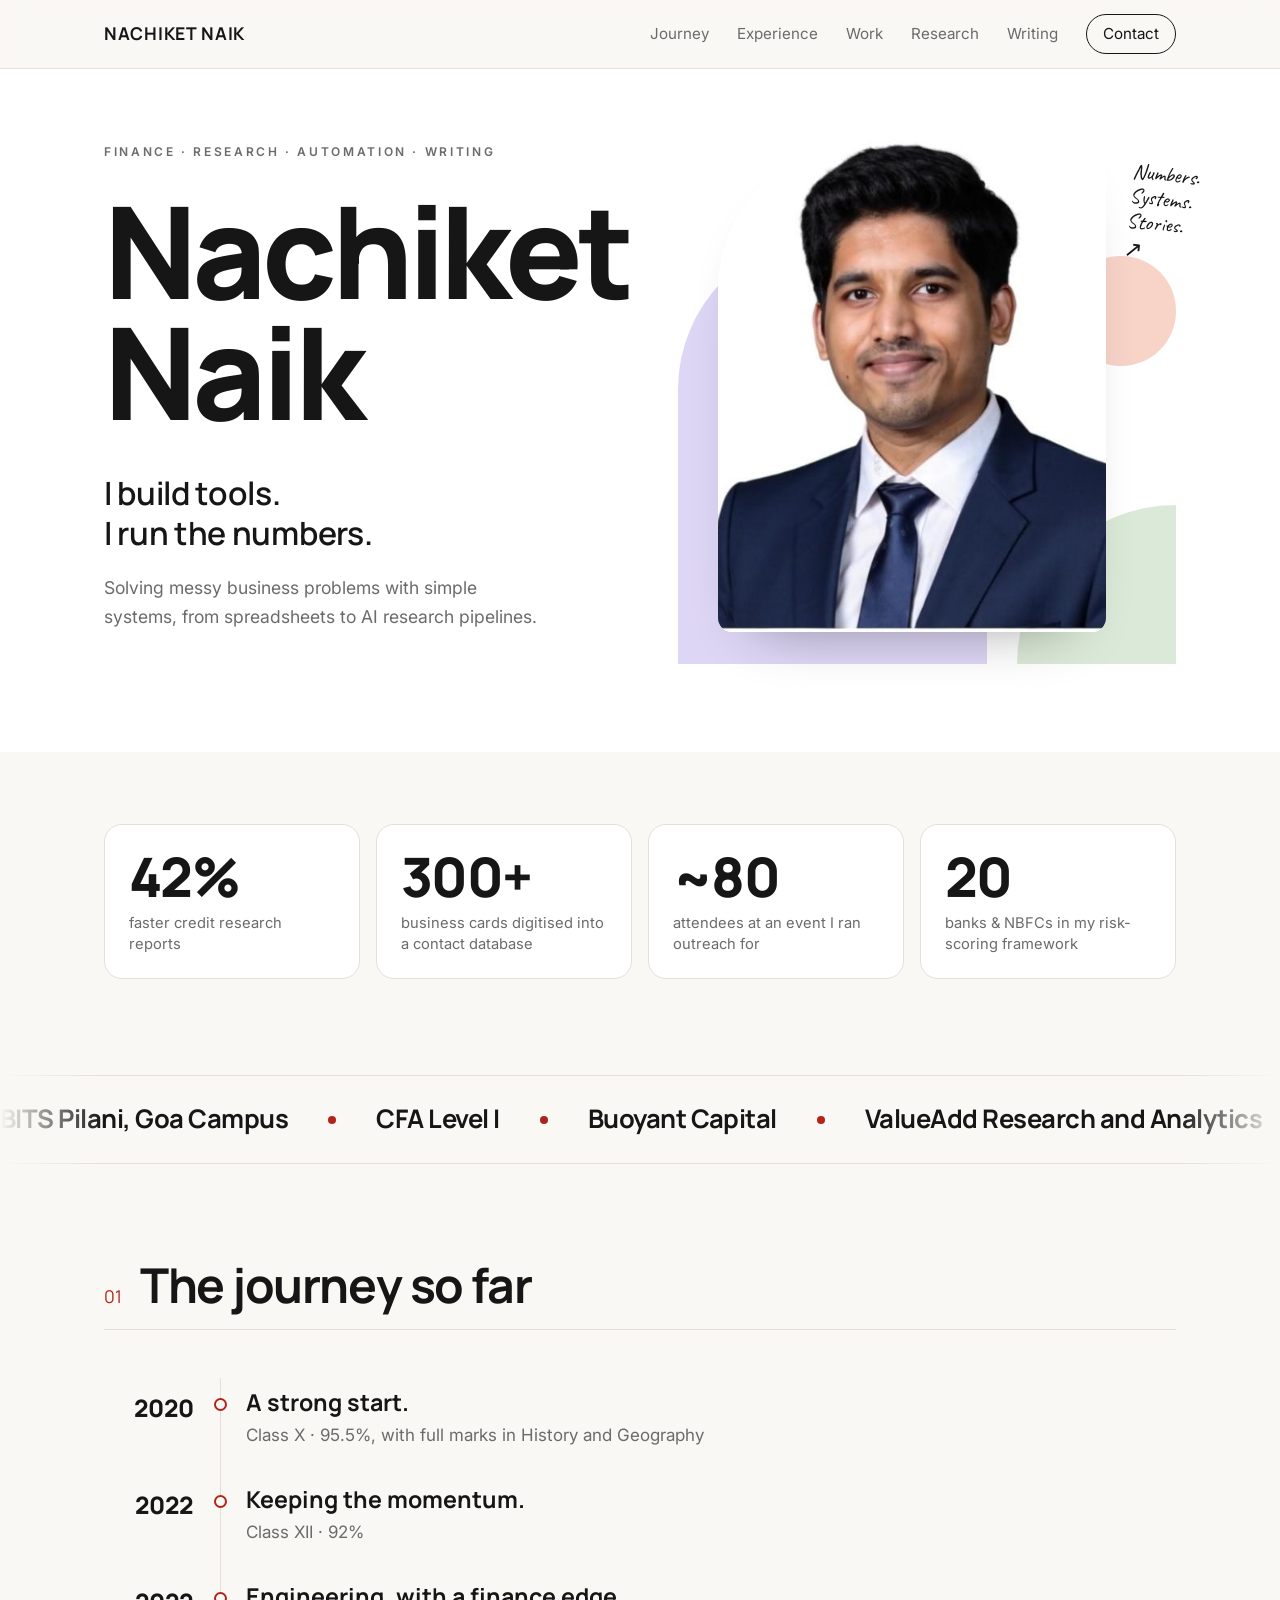
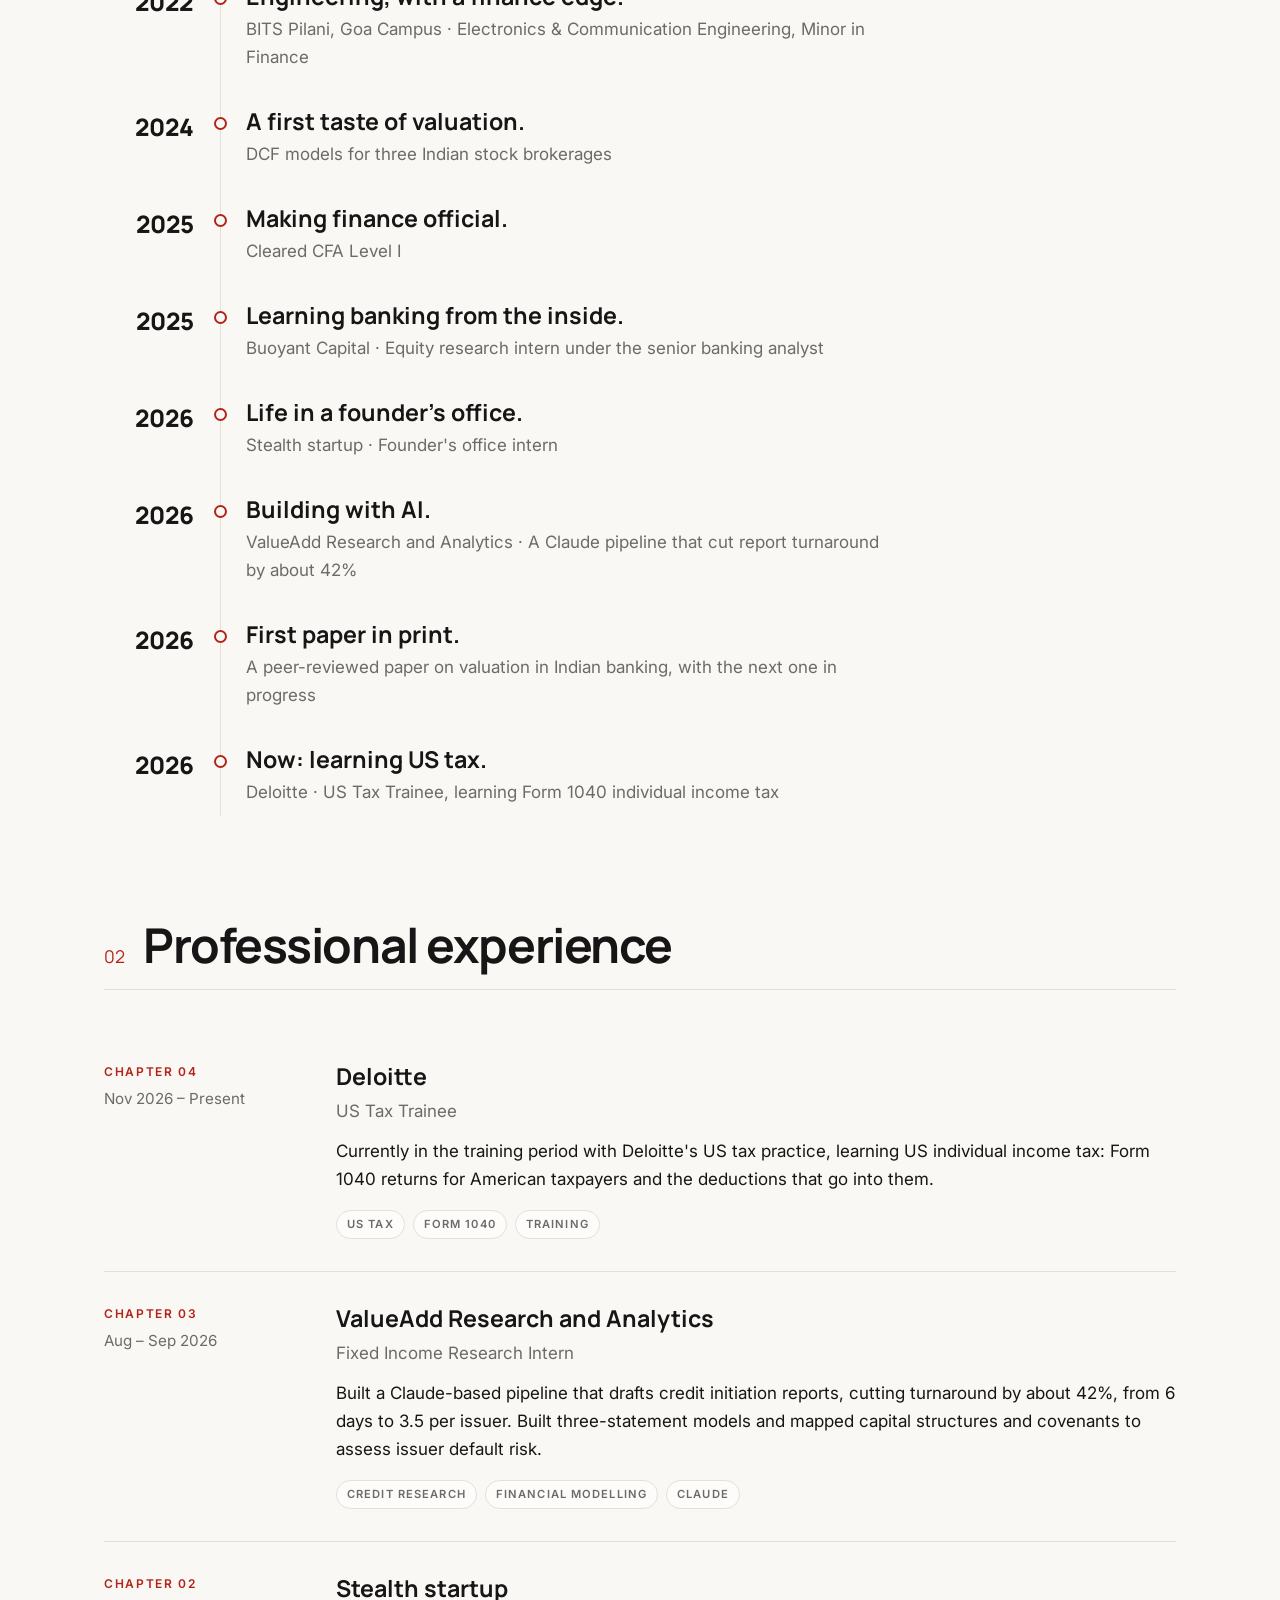
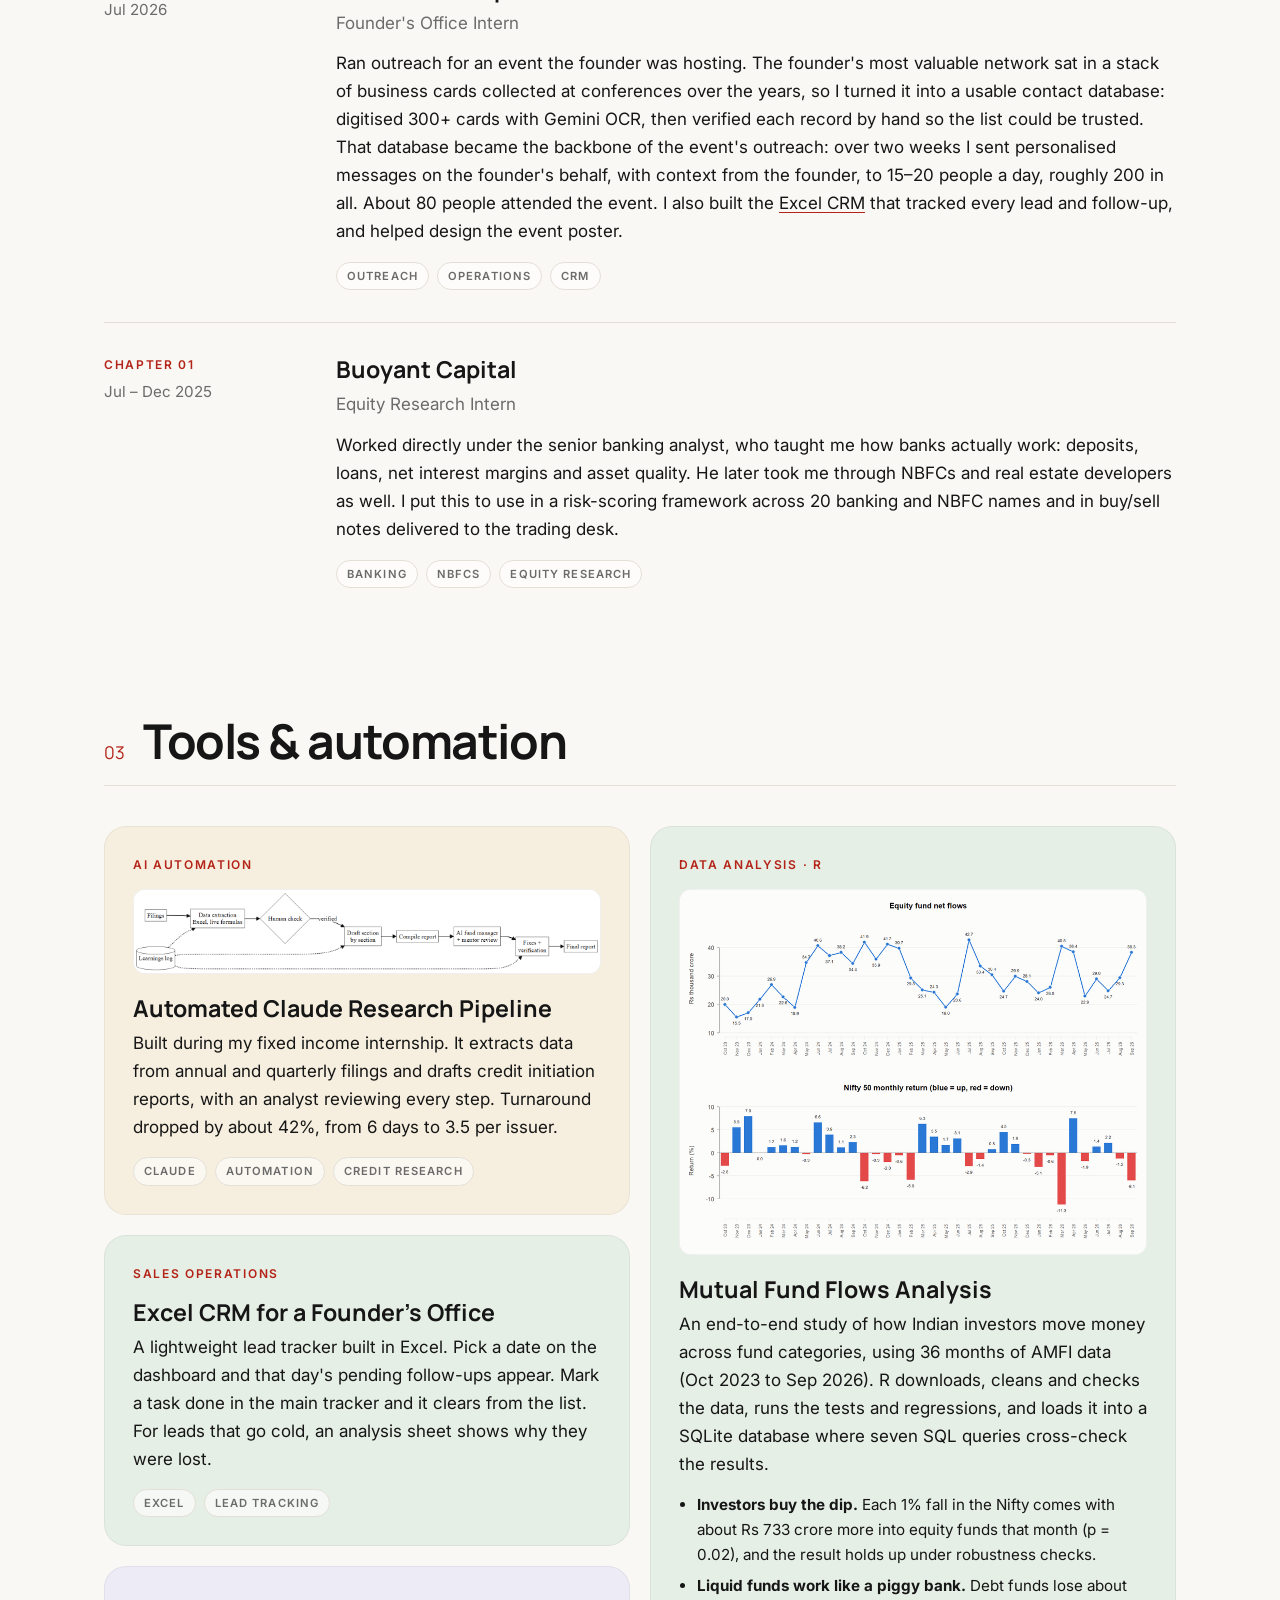
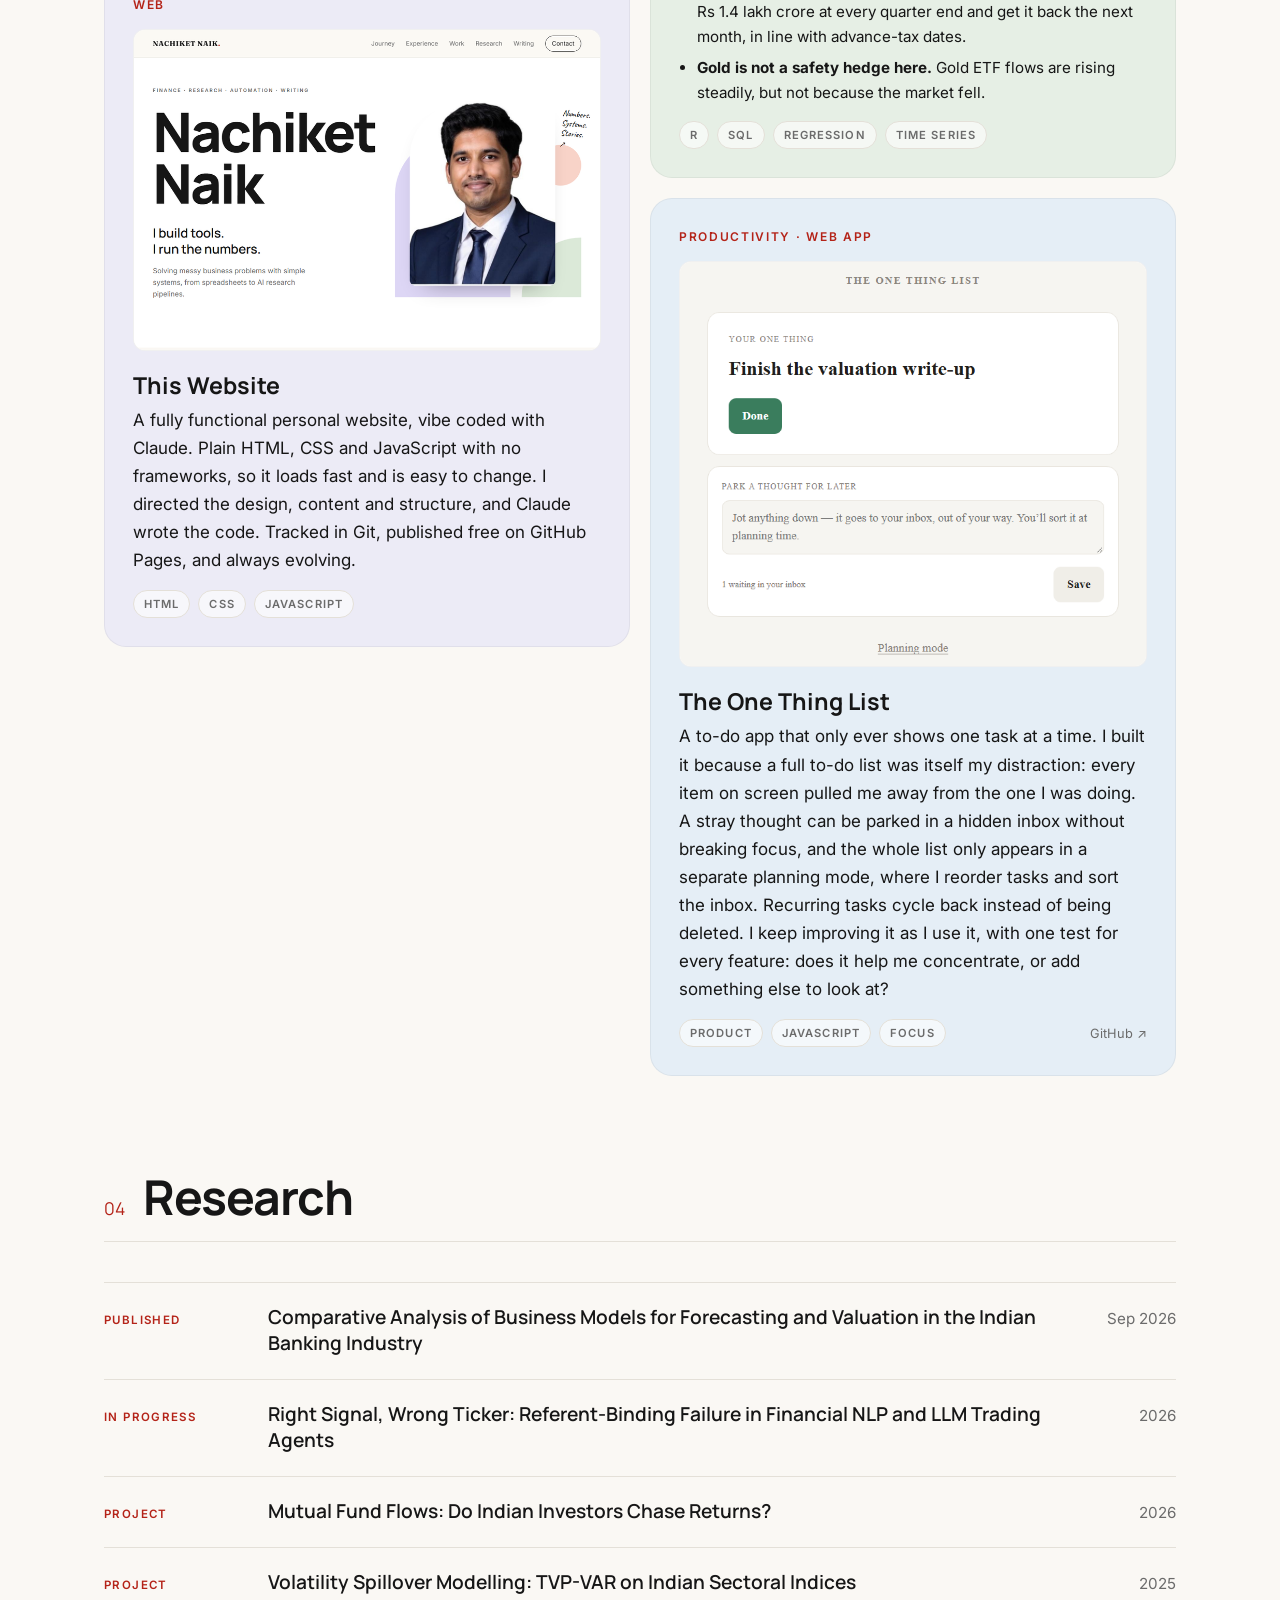
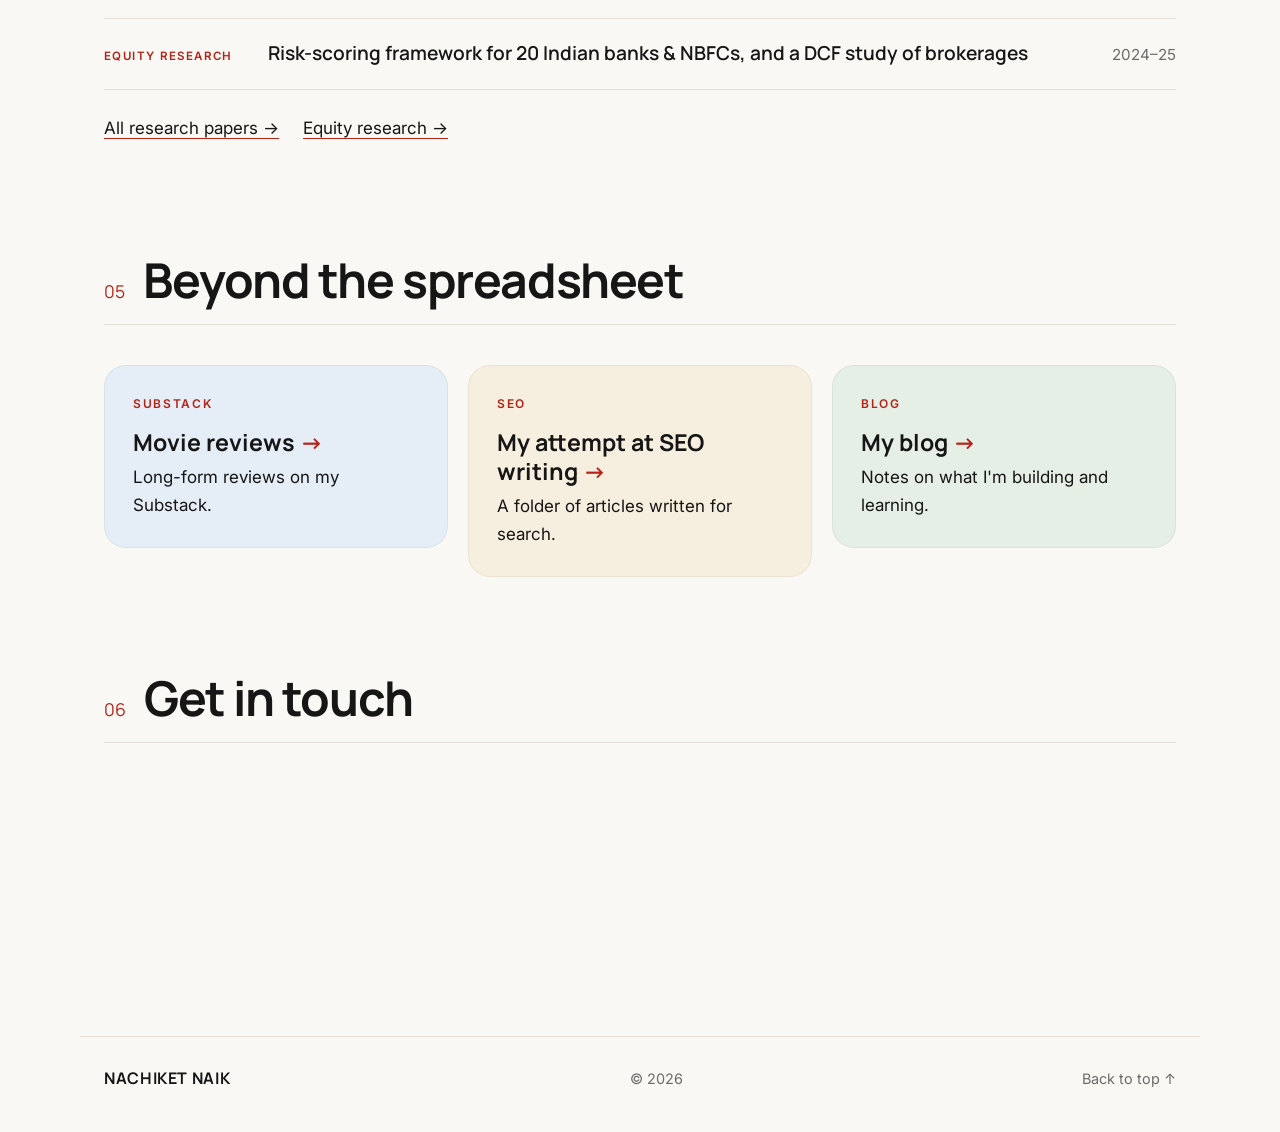
==== commit 4396cf41: "Add mutual fund flows study to research page and home research list Co-Authored-By: Claude Opus 5.5 " ====
--- a/index.html
+++ b/index.html
@@ -8,7 +8,7 @@
   <link rel="preconnect" href="https://fonts.googleapis.com">
   <link rel="preconnect" href="https://fonts.gstatic.com" crossorigin>
   <link rel="stylesheet" href="https://fonts.googleapis.com/css2?family=Inter:wght@400;500;600&family=Manrope:wght@400;500;600;700;800&family=Caveat:wght@500&display=swap">
-  <link rel="stylesheet" href="style.css?v=20261125">
+  <link rel="stylesheet" href="style.css?v=20261126">
   <script>document.documentElement.classList.add("js");</script>
 </head>
 <body>
@@ -331,6 +331,11 @@
           <span class="row-title">Right Signal, Wrong Ticker: Referent-Binding Failure in Financial NLP and LLM Trading Agents</span>
           <span class="row-date">2026</span>
         </a>
+        <a class="row reveal" href="https://github.com/nachiketnaik-cmd/Mutual-funds-flows-dashboard">
+          <span class="row-tag">Project</span>
+          <span class="row-title">Mutual Fund Flows: Do Indian Investors Chase Returns?</span>
+          <span class="row-date">2026</span>
+        </a>
         <a class="row reveal" href="https://github.com/nachiketnaik-cmd/TVP-VAR-analysis-on-Indian-Sectoral-Indices">
           <span class="row-tag">Project</span>
           <span class="row-title">Volatility Spillover Modelling: TVP-VAR on Indian Sectoral Indices</span>
--- a/style.css
+++ b/style.css
@@ -492,6 +492,7 @@
 .card:hover { transform: translateY(-4px); box-shadow: 0 24px 50px -32px rgba(0, 0, 0, 0.35); }
 .card p { margin: 0; }
 .card .tags { margin-top: 16px; }
+.section > .card + .card { margin-top: 20px; }
 .card .findings {
   margin: 14px 0 0;
   padding-left: 18px;
